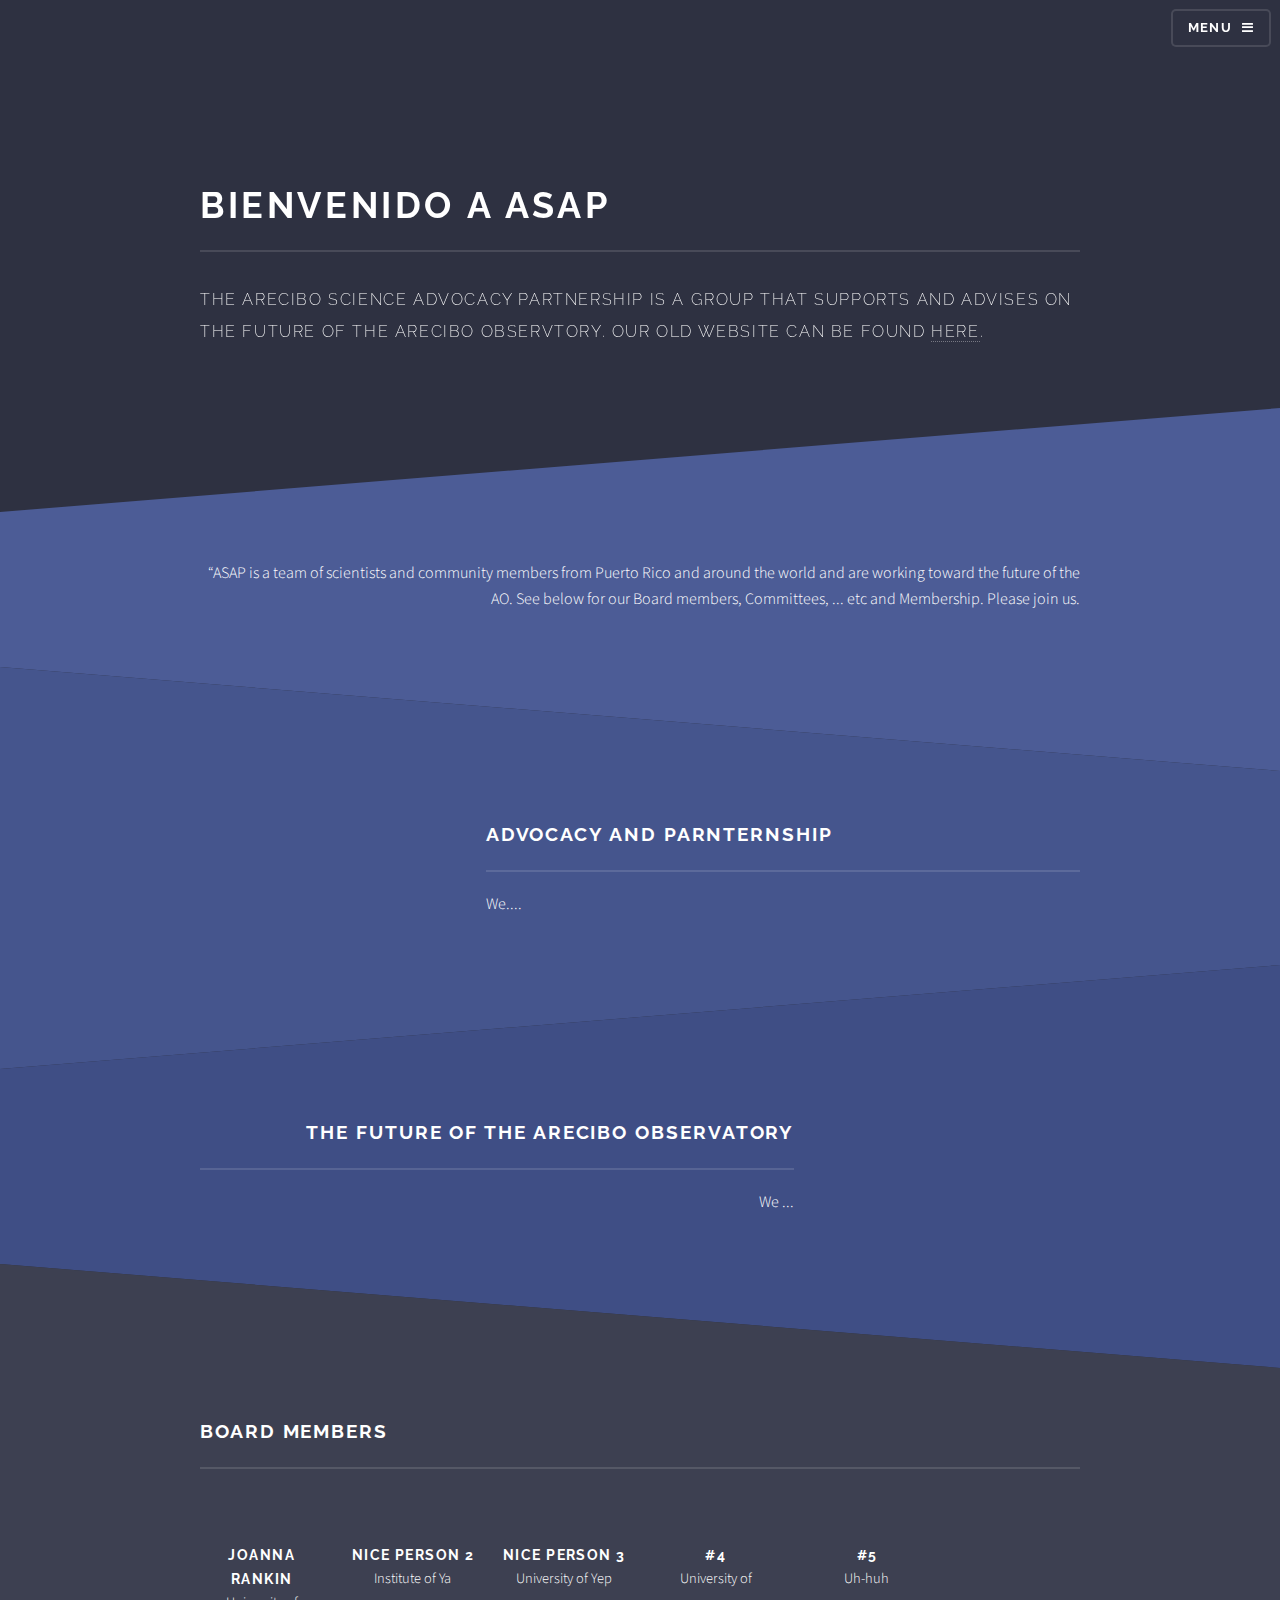
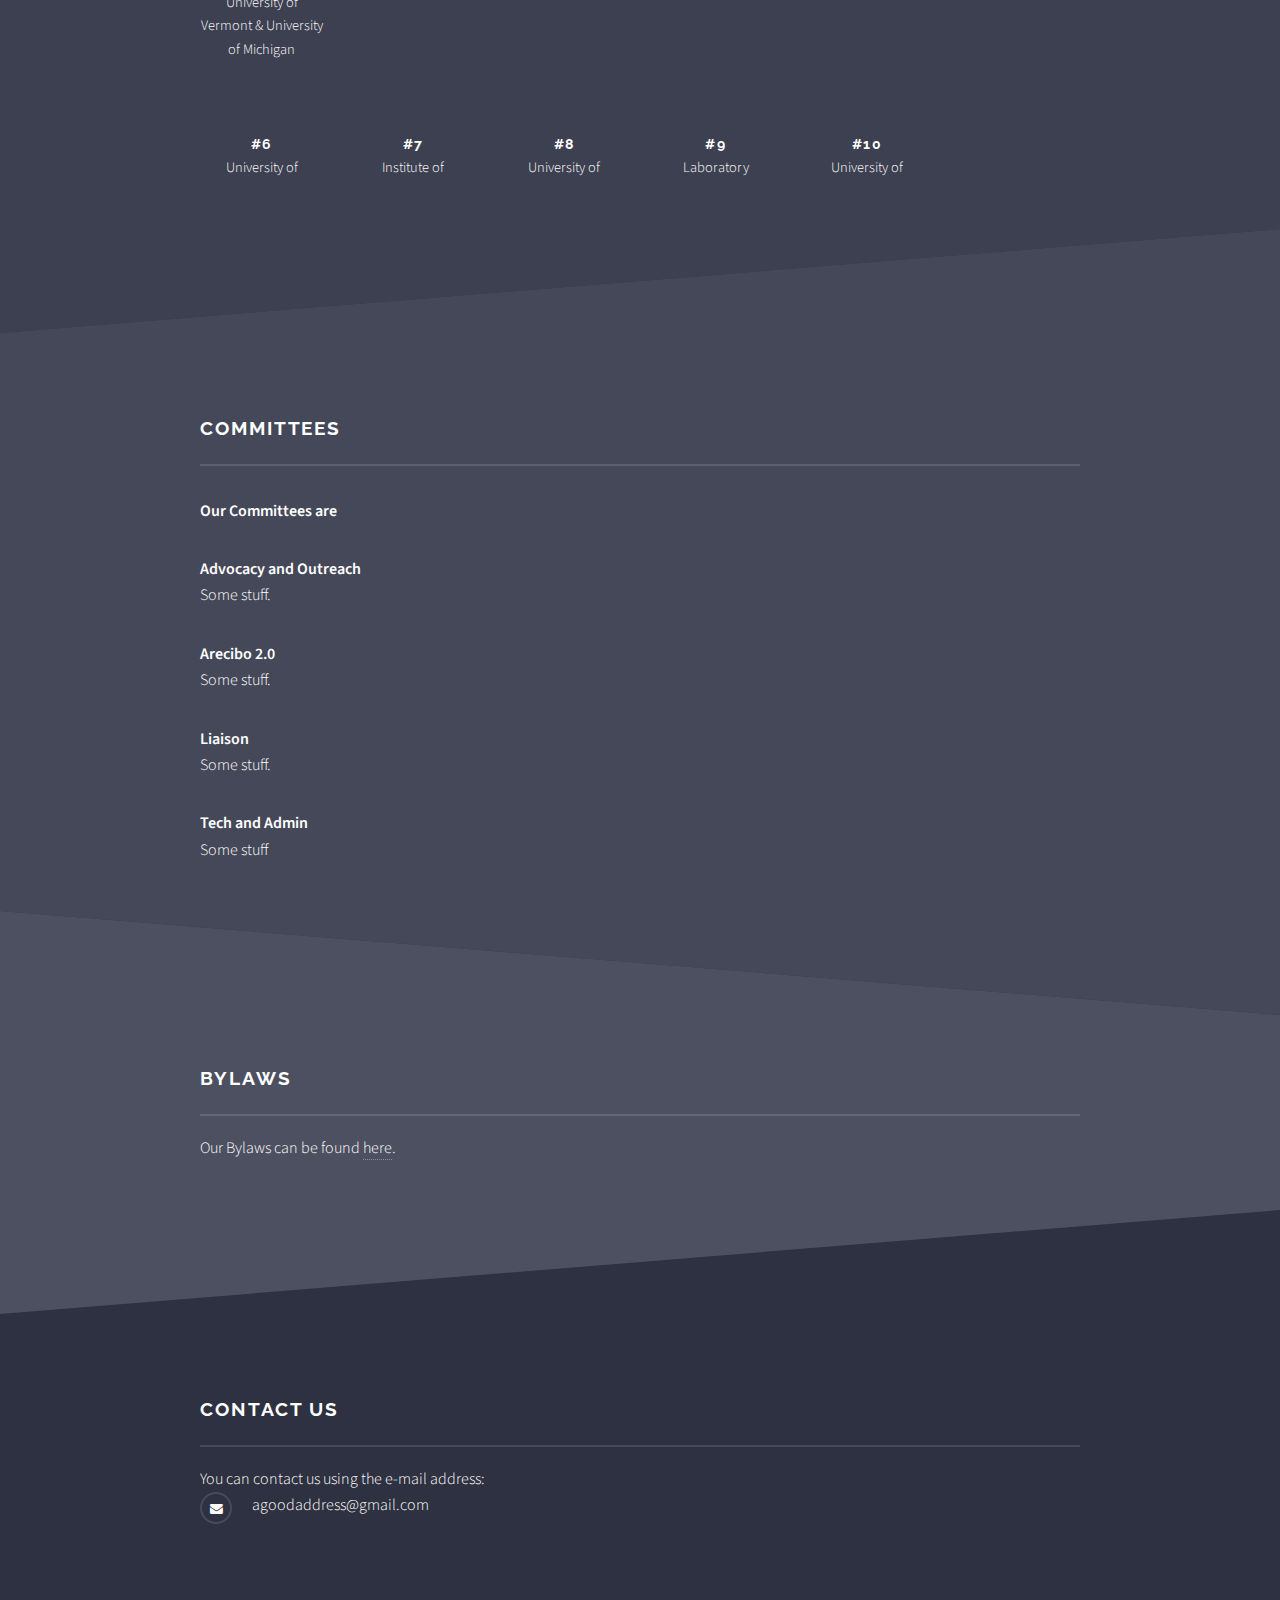
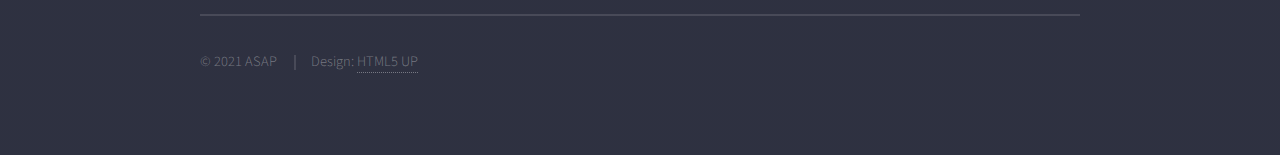
==== index.html @ 2b418417 "Add files via upload" ====
<!DOCTYPE HTML>
<!--
	Solid State by HTML5 UP
	html5up.net | @n33co
	Free for personal and commercial use under the CCA 3.0 license (html5up.net/license)
-->
<html>
	<head>
		<title>Bienvenido a ASAP</title>
		<meta charset="utf-8" />
		<meta name="viewport" content="width=device-width, initial-scale=1" />
		<!--[if lte IE 8]><script src="assets/js/ie/html5shiv.js"></script><![endif]-->
                <!--<link rel="shortcut icon" href="favicon.ico"> -->
		<link rel="stylesheet" href="assets/css/main.css" />
		<!--[if lte IE 9]><link rel="stylesheet" href="assets/css/ie9.css" /><![endif]-->
		<!--[if lte IE 8]><link rel="stylesheet" href="assets/css/ie8.css" /><![endif]-->
	</head>
	<body>

		<!-- Page Wrapper -->
			<div id="page-wrapper">

				<!-- Header -->
					<header id="header" class="alt">
						<h1><a href="index.html">Arecibo Science Advocacy Partnership</a></h1>
						<nav>
							<a href="#menu">Menu</a>
						</nav>
					</header>

				<!-- Menu -->
					<nav id="menu">
						<div class="inner">
							<h2>Menu</h2>
							<ul class="links">
								<li><a href="index.html">Home</a></li>
								<li><a href="#one">About</a></li>
                                                                <li><a href="#two">Board</a></li>
								<li><a href="#three">Committees</a></li>
                                                                <li><a href="#four"> </a></li>


								<li><a href="#five">ByLaws</a></li>
                                

								<li><a href="#footer">Contact</a></li>
                                
							</ul>
							<a href="#" class="close">Close</a>
						</div>
					</nav>

				<!-- Banner -->
					<section id="banner">
						<div class="inner">
							<!-- <div class="logo"><span class="icon fa-diamond"></span></div> -->
							<p>

                                                                        <span class="image"><img src="images/AreciboBig.jpeg" alt="" width="750pt" /></span>

							</p>
							<h2>Bienvenido a ASAP</h2>
                                                        </p>
				<p>
				</p>


								    <div>
<div>
<p> The Arecibo Science Advocacy Partnership is a group that supports and advises on the future of the Arecibo Observtory. Our old website can be found <a href="http://www.areciboscience.org/" target="_blank">here</a>.
</div>
						</div>
					</section>

				<!-- Wrapper -->
					<section id="wrapper">

                                                        <section id="one" class="wrapper spotlight style1">
                                                                <div class="inner">
                                                                        <div class="content">
<p>
  “ASAP is a team of scientists and community members from Puerto Rico and around the world and are working toward the future of the AO. See below for our Board members, Committees, ... etc and Membership. Please join us.

                                                                                                                                        <h2>
</p></h2>
                                                                        </div>
                                                                </div>
                                                        </section>

							<section  class="wrapper alt spotlight style2">
								<div class="inner">
									<span class="image"><img src="images/PRflag.jpeg" alt="" /></span>
									<div class="content">			
							<h2 class="major">Advocacy and Parnternship</h2>
								<p>
  We....

                                                                </p>
									</div>
								</div>
							</section>

							<section class="wrapper spotlight style3">
								<div class="inner">
									<span class="image"><img src="images/AOnight.png" alt="" /></span>
									<div class="content">
										<h2 class="major">The Future of the Arecibo Observatory </h2>
                                <p>

    We ...

				</p>

							<!-- <a href="#" class="special">Learn more</a> -->
									</div>
								</div>
							</section>

							<section class="wrapper alt style3">
								<div class="inner">

                                                                    <h2 id="two" class="major">Board Members</h2>
			<p>  </p>
                                                                    <div class="box alt">
                                                                        <div class="row uniform speakers organizers">
                                                                            <div class="2u 3u(medium) 4u(small)">
                                                                                <span class="image"><img src="images/AOnight.png" alt></span>
                                                                                <h3>Joanna Rankin</h3>
                                                                            	<p>University of Vermont &#38; University of Michigan</p>
										</div>
                                                                            <div class="2u 3u(medium) 4u(small)">
                                                                                <span class="image"><img src="images/PRflag.jpeg" alt></span>
                                                                                <h3>Nice Person 2</h3>
                                                                                <p>Institute of Ya</p>
                                                                                </div>
                                                                            <div class="2u 3u(medium) 4u(small)">
                                                                                <span class="image"><img src="images/Chiara.jpg" alt></span>
                                                                                <h3>Nice Person 3</h3>
                                                                                <p>University of Yep</p>
                                                                                </div>
                                                                            <div class="2u 3u(medium) 4u(small)">
                                                                                <span class="image"><img src="images/jane.jpg" alt></span>
                                                                                <h3>#4</h3>
                                                                                <p>University of </p>
                                                                                </div>
                                                                            <div class="2u 3u(medium) 4u(small)">
                                                                                <span class="image"><img src="images/JasonDexter.jpg" alt></span>
                                                                                <h3>#5</h3>
                                                                                <p>Uh-huh</p>
                                                                                </div>
									    </div>

                                                                        <div class="row uniform speakers organizers">
                                                                            <div class="2u 3u(medium) 4u(small)">
                                                                                <span class="image"><img src="images/sebastian.jpg" alt></span>
                                                                                <h3>#6</h3>
                                                                                <p>University of  </p>
                                                                                </div>
                                                                            <div class="2u 3u(medium) 4u(small)">
                                                                                <span class="image"><img src="images/.jpg" alt></span>
                                                                                <h3>#7</h3>
                                                                                <p>Institute of </p>
                                                                                </div>
                                                                            <div class="2u 3u(medium) 4u(small)">
                                                                                <span class="image"><img src="images/andrew.jpg" alt></span>
                                                                                <h3>#8</h3>
                                                                                <p>University of </p>
                                                                                </div>

                                                                            <div class="2u 3u(medium) 4u(small)">
                                                                                <span class="image"><img src="images/.jpg" alt></span>
                                                                                <h3>#9</h3>
                                                                                <p>Laboratory</p>
                                                                                </div>
                                                                            <div class="2u 3u(medium) 4u(small)">
                                                                                <span class="image"><img src="images/sera.jpg" alt></span>
                                                                                <h3>#10</h3>
                                                                                <p>University of </p>
                                                                                </div>
                                                                            </div>
                                                                        <div class="row uniform speakers organizers">
									   
 
 
                                                                            </div>



                                                                        </div>
                                                                    </div>
                                                                    
                               
							</section>
							<section id="three" class="wrapper style4">
						<div class="inner">
							<p><h2 class="major" id="FAQ">Committees</h2></p>
                                                
<p>
<b>Our Committees are</b>
</p>

<p>
<b>Advocacy and Outreach</b><br>
Some stuff.
</p>
<p>
<b>Arecibo 2.0</b><br>
Some stuff.
</p>
<p>
<b>Liaison</b><br>
Some stuff.
</p>
<p>
<b>Tech and Admin</b><br>
Some stuff
</p>
<p>



						</div>        </section>
 
                                                        <section id="five" class="wrapper alt style5">
                                                            <div class="inner">
                                                                <h2 class="major">Bylaws</h2>
                                                            <p> Our Bylaws can be found <a href="https://github.com/" target="_blank">here</a>.
</p>
<p>

</p>


								</div>
                                                            
                                                                    </div>
					
								    
									


                                                            </section>

</section>

				<!-- Footer -->
					<section id="footer">
					    <div class="inner">

                                                
                                                                    
							<h2 class="major">Contact Us</h2>
							<ul class="contact">
						You can contact us using the e-mail address: 
								<li class="fa-envelope">agoodaddress@gmail.com</li>
							</ul>
							<ul class="copyright">
								<li>&copy; 2021 ASAP</li>
							<li>Design: <a href="http://html5up.net">HTML5 UP</a></li>
                                                                
				
							</ul>
						</div>
					</section>

			</div>

		<!-- Scripts -->
			<script src="assets/js/skel.min.js"></script>
			<script src="assets/js/jquery.min.js"></script>
			<script src="assets/js/jquery.scrollex.min.js"></script>
			<script src="assets/js/util.js"></script>
			<!--[if lte IE 8]><script src="assets/js/ie/respond.min.js"></script><![endif]-->
			<script src="assets/js/main.js"></script>

	</body>
</html>
---- assets/css/main.css ----
@import url(font-awesome.min.css);
@import url("https://fonts.googleapis.com/css?family=Raleway:200,700|Source+Sans+Pro:300,600,300italic,600italic");

/*
	Solid State by HTML5 UP
	html5up.net | @n33co
	Free for personal and commercial use under the CCA 3.0 license (html5up.net/license)
*/

/* Reset */

	html, body, div, span, applet, object, iframe, h1, h2, h3, h4, h5, h6, p, blockquote, pre, a, abbr, acronym, address, big, cite, code, del, dfn, em, img, ins, kbd, q, s, samp, small, strike, strong, sub, sup, tt, var, b, u, i, center, dl, dt, dd, ol, ul, li, fieldset, form, label, legend, table, caption, tbody, tfoot, thead, tr, th, td, article, aside, canvas, details, embed, figure, figcaption, footer, header, hgroup, menu, nav, output, ruby, section, summary, time, mark, audio, video {
		margin: 0;
		padding: 0;
		border: 0;
		font-size: 100%;
		font: inherit;
		vertical-align: baseline;
	}

	article, aside, details, figcaption, figure, footer, header, hgroup, menu, nav, section {
		display: block;
	}

	body {
		line-height: 1;
	}

	ol, ul {
		list-style: none;
	}

	blockquote, q {
		quotes: none;
	}

	blockquote:before, blockquote:after, q:before, q:after {
		content: '';
		content: none;
	}

	table {
		border-collapse: collapse;
		border-spacing: 0;
	}

	body {
		-webkit-text-size-adjust: none;
	}

/* Box Model */

	*, *:before, *:after {
		-moz-box-sizing: border-box;
		-webkit-box-sizing: border-box;
		box-sizing: border-box;
	}

/* Grid */
	.center-div p
	{
	     position: relative;
	     top: 50%;
	     transform: perspective(1px) translateY(-50%);
	}

	.row {
		border-bottom: solid 1px transparent;
		-moz-box-sizing: border-box;
		-webkit-box-sizing: border-box;
		box-sizing: border-box;
	}

	.row > * {
		float: left;
		-moz-box-sizing: border-box;
		-webkit-box-sizing: border-box;
		box-sizing: border-box;
	}

	.row:after, .row:before {
		content: '';
		display: block;
		clear: both;
		height: 0;
	}

	.row.uniform > * > :first-child {
		margin-top: 0;
	}

	.row.uniform > * > :last-child {
		margin-bottom: 0;
	}

	.row.\30 \25 > * {
		padding: 0 0 0 0em;
	}

	.row.\30 \25 {
		margin: 0 0 -1px 0em;
	}

	.row.uniform.\30 \25 > * {
		padding: 0em 0 0 0em;
	}

	.row.uniform.\30 \25 {
		margin: 0em 0 -1px 0em;
	}

	.row > * {
		padding: 0 0 0 1.75em;
	}

	.row {
		margin: 0 0 -1px -1.75em;
	}

	.row.uniform > * {
		padding: 1.75em 0 0 1.75em;
	}

	.row.uniform {
		margin: -1.75em 0 -1px -1.75em;
	}

	.row.\32 00\25 > * {
		padding: 0 0 0 3.5em;
	}

	.row.\32 00\25 {
		margin: 0 0 -1px -3.5em;
	}

	.row.uniform.\32 00\25 > * {
		padding: 3.5em 0 0 3.5em;
	}

	.row.uniform.\32 00\25 {
		margin: -3.5em 0 -1px -3.5em;
	}

	.row.\31 50\25 > * {
		padding: 0 0 0 2.625em;
	}

	.row.\31 50\25 {
		margin: 0 0 -1px -2.625em;
	}

	.row.uniform.\31 50\25 > * {
		padding: 2.625em 0 0 2.625em;
	}

	.row.uniform.\31 50\25 {
		margin: -2.625em 0 -1px -2.625em;
	}

	.row.\35 0\25 > * {
		padding: 0 0 0 0.875em;
	}

	.row.\35 0\25 {
		margin: 0 0 -1px -0.875em;
	}

	.row.uniform.\35 0\25 > * {
		padding: 0.875em 0 0 0.875em;
	}

	.row.uniform.\35 0\25 {
		margin: -0.875em 0 -1px -0.875em;
	}

	.row.\32 5\25 > * {
		padding: 0 0 0 0.4375em;
	}

	.row.\32 5\25 {
		margin: 0 0 -1px -0.4375em;
	}

	.row.uniform.\32 5\25 > * {
		padding: 0.4375em 0 0 0.4375em;
	}

	.row.uniform.\32 5\25 {
		margin: -0.4375em 0 -1px -0.4375em;
	}

	.\31 2u, .\31 2u\24 {
		width: 100%;
		clear: none;
		margin-left: 0;
	}

	.\31 1u, .\31 1u\24 {
		width: 91.6666666667%;
		clear: none;
		margin-left: 0;
	}

	.\31 0u, .\31 0u\24 {
		width: 83.3333333333%;
		clear: none;
		margin-left: 0;
	}

	.\39 u, .\39 u\24 {
		width: 75%;
		clear: none;
		margin-left: 0;
	}

	.\38 u, .\38 u\24 {
		width: 66.6666666667%;
		clear: none;
		margin-left: 0;
	}

	.\37 u, .\37 u\24 {
		width: 58.3333333333%;
		clear: none;
		margin-left: 0;
	}

	.\36 u, .\36 u\24 {
		width: 50%;
		clear: none;
		margin-left: 0;
	}

	.\35 u, .\35 u\24 {
		width: 41.6666666667%;
		clear: none;
		margin-left: 0;
	}

	.\34 u, .\34 u\24 {
		width: 33.3333333333%;
		clear: none;
		margin-left: 0;
	}

	.\33 u, .\33 u\24 {
		width: 25%;
		clear: none;
		margin-left: 0;
	}

	.\32 u, .\32 u\24 {
		width: 16.6666666667%;
		clear: none;
		margin-left: 0;
	}

	.\31 u, .\31 u\24 {
		width: 8.3333333333%;
		clear: none;
		margin-left: 0;
	}

	.\31 2u\24 + *,
	.\31 1u\24 + *,
	.\31 0u\24 + *,
	.\39 u\24 + *,
	.\38 u\24 + *,
	.\37 u\24 + *,
	.\36 u\24 + *,
	.\35 u\24 + *,
	.\34 u\24 + *,
	.\33 u\24 + *,
	.\32 u\24 + *,
	.\31 u\24 + * {
		clear: left;
	}

	.\-11u {
		margin-left: 91.66667%;
	}

	.\-10u {
		margin-left: 83.33333%;
	}

	.\-9u {
		margin-left: 75%;
	}

	.\-8u {
		margin-left: 66.66667%;
	}

	.\-7u {
		margin-left: 58.33333%;
	}

	.\-6u {
		margin-left: 50%;
	}

	.\-5u {
		margin-left: 41.66667%;
	}

	.\-4u {
		margin-left: 33.33333%;
	}

	.\-3u {
		margin-left: 25%;
	}

	.\-2u {
		margin-left: 16.66667%;
	}

	.\-1u {
		margin-left: 8.33333%;
	}

	@media screen and (max-width: 1680px) {

		.row > * {
			padding: 0 0 0 1.75em;
		}

		.row {
			margin: 0 0 -1px -1.75em;
		}

		.row.uniform > * {
			padding: 1.75em 0 0 1.75em;
		}

		.row.uniform {
			margin: -1.75em 0 -1px -1.75em;
		}

		.row.\32 00\25 > * {
			padding: 0 0 0 3.5em;
		}

		.row.\32 00\25 {
			margin: 0 0 -1px -3.5em;
		}

		.row.uniform.\32 00\25 > * {
			padding: 3.5em 0 0 3.5em;
		}

		.row.uniform.\32 00\25 {
			margin: -3.5em 0 -1px -3.5em;
		}

		.row.\31 50\25 > * {
			padding: 0 0 0 2.625em;
		}

		.row.\31 50\25 {
			margin: 0 0 -1px -2.625em;
		}

		.row.uniform.\31 50\25 > * {
			padding: 2.625em 0 0 2.625em;
		}

		.row.uniform.\31 50\25 {
			margin: -2.625em 0 -1px -2.625em;
		}

		.row.\35 0\25 > * {
			padding: 0 0 0 0.875em;
		}

		.row.\35 0\25 {
			margin: 0 0 -1px -0.875em;
		}

		.row.uniform.\35 0\25 > * {
			padding: 0.875em 0 0 0.875em;
		}

		.row.uniform.\35 0\25 {
			margin: -0.875em 0 -1px -0.875em;
		}

		.row.\32 5\25 > * {
			padding: 0 0 0 0.4375em;
		}

		.row.\32 5\25 {
			margin: 0 0 -1px -0.4375em;
		}

		.row.uniform.\32 5\25 > * {
			padding: 0.4375em 0 0 0.4375em;
		}

		.row.uniform.\32 5\25 {
			margin: -0.4375em 0 -1px -0.4375em;
		}

		.\31 2u\28xlarge\29, .\31 2u\24\28xlarge\29 {
			width: 100%;
			clear: none;
			margin-left: 0;
		}

		.\31 1u\28xlarge\29, .\31 1u\24\28xlarge\29 {
			width: 91.6666666667%;
			clear: none;
			margin-left: 0;
		}

		.\31 0u\28xlarge\29, .\31 0u\24\28xlarge\29 {
			width: 83.3333333333%;
			clear: none;
			margin-left: 0;
		}

		.\39 u\28xlarge\29, .\39 u\24\28xlarge\29 {
			width: 75%;
			clear: none;
			margin-left: 0;
		}

		.\38 u\28xlarge\29, .\38 u\24\28xlarge\29 {
			width: 66.6666666667%;
			clear: none;
			margin-left: 0;
		}

		.\37 u\28xlarge\29, .\37 u\24\28xlarge\29 {
			width: 58.3333333333%;
			clear: none;
			margin-left: 0;
		}

		.\36 u\28xlarge\29, .\36 u\24\28xlarge\29 {
			width: 50%;
			clear: none;
			margin-left: 0;
		}

		.\35 u\28xlarge\29, .\35 u\24\28xlarge\29 {
			width: 41.6666666667%;
			clear: none;
			margin-left: 0;
		}

		.\34 u\28xlarge\29, .\34 u\24\28xlarge\29 {
			width: 33.3333333333%;
			clear: none;
			margin-left: 0;
		}

		.\33 u\28xlarge\29, .\33 u\24\28xlarge\29 {
			width: 25%;
			clear: none;
			margin-left: 0;
		}

		.\32 u\28xlarge\29, .\32 u\24\28xlarge\29 {
			width: 16.6666666667%;
			clear: none;
			margin-left: 0;
		}

		.\31 u\28xlarge\29, .\31 u\24\28xlarge\29 {
			width: 8.3333333333%;
			clear: none;
			margin-left: 0;
		}

		.\31 2u\24\28xlarge\29 + *,
		.\31 1u\24\28xlarge\29 + *,
		.\31 0u\24\28xlarge\29 + *,
		.\39 u\24\28xlarge\29 + *,
		.\38 u\24\28xlarge\29 + *,
		.\37 u\24\28xlarge\29 + *,
		.\36 u\24\28xlarge\29 + *,
		.\35 u\24\28xlarge\29 + *,
		.\34 u\24\28xlarge\29 + *,
		.\33 u\24\28xlarge\29 + *,
		.\32 u\24\28xlarge\29 + *,
		.\31 u\24\28xlarge\29 + * {
			clear: left;
		}

		.\-11u\28xlarge\29 {
			margin-left: 91.66667%;
		}

		.\-10u\28xlarge\29 {
			margin-left: 83.33333%;
		}

		.\-9u\28xlarge\29 {
			margin-left: 75%;
		}

		.\-8u\28xlarge\29 {
			margin-left: 66.66667%;
		}

		.\-7u\28xlarge\29 {
			margin-left: 58.33333%;
		}

		.\-6u\28xlarge\29 {
			margin-left: 50%;
		}

		.\-5u\28xlarge\29 {
			margin-left: 41.66667%;
		}

		.\-4u\28xlarge\29 {
			margin-left: 33.33333%;
		}

		.\-3u\28xlarge\29 {
			margin-left: 25%;
		}

		.\-2u\28xlarge\29 {
			margin-left: 16.66667%;
		}

		.\-1u\28xlarge\29 {
			margin-left: 8.33333%;
		}

	}

	@media screen and (max-width: 1280px) {

		.row > * {
			padding: 0 0 0 1.75em;
		}

		.row {
			margin: 0 0 -1px -1.75em;
		}

		.row.uniform > * {
			padding: 1.75em 0 0 1.75em;
		}

		.row.uniform {
			margin: -1.75em 0 -1px -1.75em;
		}

		.row.\32 00\25 > * {
			padding: 0 0 0 3.5em;
		}

		.row.\32 00\25 {
			margin: 0 0 -1px -3.5em;
		}

		.row.uniform.\32 00\25 > * {
			padding: 3.5em 0 0 3.5em;
		}

		.row.uniform.\32 00\25 {
			margin: -3.5em 0 -1px -3.5em;
		}

		.row.\31 50\25 > * {
			padding: 0 0 0 2.625em;
		}

		.row.\31 50\25 {
			margin: 0 0 -1px -2.625em;
		}

		.row.uniform.\31 50\25 > * {
			padding: 2.625em 0 0 2.625em;
		}

		.row.uniform.\31 50\25 {
			margin: -2.625em 0 -1px -2.625em;
		}

		.row.\35 0\25 > * {
			padding: 0 0 0 0.875em;
		}

		.row.\35 0\25 {
			margin: 0 0 -1px -0.875em;
		}

		.row.uniform.\35 0\25 > * {
			padding: 0.875em 0 0 0.875em;
		}

		.row.uniform.\35 0\25 {
			margin: -0.875em 0 -1px -0.875em;
		}

		.row.\32 5\25 > * {
			padding: 0 0 0 0.4375em;
		}

		.row.\32 5\25 {
			margin: 0 0 -1px -0.4375em;
		}

		.row.uniform.\32 5\25 > * {
			padding: 0.4375em 0 0 0.4375em;
		}

		.row.uniform.\32 5\25 {
			margin: -0.4375em 0 -1px -0.4375em;
		}

		.\31 2u\28large\29, .\31 2u\24\28large\29 {
			width: 100%;
			clear: none;
			margin-left: 0;
		}

		.\31 1u\28large\29, .\31 1u\24\28large\29 {
			width: 91.6666666667%;
			clear: none;
			margin-left: 0;
		}

		.\31 0u\28large\29, .\31 0u\24\28large\29 {
			width: 83.3333333333%;
			clear: none;
			margin-left: 0;
		}

		.\39 u\28large\29, .\39 u\24\28large\29 {
			width: 75%;
			clear: none;
			margin-left: 0;
		}

		.\38 u\28large\29, .\38 u\24\28large\29 {
			width: 66.6666666667%;
			clear: none;
			margin-left: 0;
		}

		.\37 u\28large\29, .\37 u\24\28large\29 {
			width: 58.3333333333%;
			clear: none;
			margin-left: 0;
		}

		.\36 u\28large\29, .\36 u\24\28large\29 {
			width: 50%;
			clear: none;
			margin-left: 0;
		}

		.\35 u\28large\29, .\35 u\24\28large\29 {
			width: 41.6666666667%;
			clear: none;
			margin-left: 0;
		}

		.\34 u\28large\29, .\34 u\24\28large\29 {
			width: 33.3333333333%;
			clear: none;
			margin-left: 0;
		}

		.\33 u\28large\29, .\33 u\24\28large\29 {
			width: 25%;
			clear: none;
			margin-left: 0;
		}

		.\32 u\28large\29, .\32 u\24\28large\29 {
			width: 16.6666666667%;
			clear: none;
			margin-left: 0;
		}

		.\31 u\28large\29, .\31 u\24\28large\29 {
			width: 8.3333333333%;
			clear: none;
			margin-left: 0;
		}

		.\31 2u\24\28large\29 + *,
		.\31 1u\24\28large\29 + *,
		.\31 0u\24\28large\29 + *,
		.\39 u\24\28large\29 + *,
		.\38 u\24\28large\29 + *,
		.\37 u\24\28large\29 + *,
		.\36 u\24\28large\29 + *,
		.\35 u\24\28large\29 + *,
		.\34 u\24\28large\29 + *,
		.\33 u\24\28large\29 + *,
		.\32 u\24\28large\29 + *,
		.\31 u\24\28large\29 + * {
			clear: left;
		}

		.\-11u\28large\29 {
			margin-left: 91.66667%;
		}

		.\-10u\28large\29 {
			margin-left: 83.33333%;
		}

		.\-9u\28large\29 {
			margin-left: 75%;
		}

		.\-8u\28large\29 {
			margin-left: 66.66667%;
		}

		.\-7u\28large\29 {
			margin-left: 58.33333%;
		}

		.\-6u\28large\29 {
			margin-left: 50%;
		}

		.\-5u\28large\29 {
			margin-left: 41.66667%;
		}

		.\-4u\28large\29 {
			margin-left: 33.33333%;
		}

		.\-3u\28large\29 {
			margin-left: 25%;
		}

		.\-2u\28large\29 {
			margin-left: 16.66667%;
		}

		.\-1u\28large\29 {
			margin-left: 8.33333%;
		}

	}

	@media screen and (max-width: 980px) {

		.row > * {
			padding: 0 0 0 1.75em;
		}

		.row {
			margin: 0 0 -1px -1.75em;
		}

		.row.uniform > * {
			padding: 1.75em 0 0 1.75em;
		}

		.row.uniform {
			margin: -1.75em 0 -1px -1.75em;
		}

		.row.\32 00\25 > * {
			padding: 0 0 0 3.5em;
		}

		.row.\32 00\25 {
			margin: 0 0 -1px -3.5em;
		}

		.row.uniform.\32 00\25 > * {
			padding: 3.5em 0 0 3.5em;
		}

		.row.uniform.\32 00\25 {
			margin: -3.5em 0 -1px -3.5em;
		}

		.row.\31 50\25 > * {
			padding: 0 0 0 2.625em;
		}

		.row.\31 50\25 {
			margin: 0 0 -1px -2.625em;
		}

		.row.uniform.\31 50\25 > * {
			padding: 2.625em 0 0 2.625em;
		}

		.row.uniform.\31 50\25 {
			margin: -2.625em 0 -1px -2.625em;
		}

		.row.\35 0\25 > * {
			padding: 0 0 0 0.875em;
		}

		.row.\35 0\25 {
			margin: 0 0 -1px -0.875em;
		}

		.row.uniform.\35 0\25 > * {
			padding: 0.875em 0 0 0.875em;
		}

		.row.uniform.\35 0\25 {
			margin: -0.875em 0 -1px -0.875em;
		}

		.row.\32 5\25 > * {
			padding: 0 0 0 0.4375em;
		}

		.row.\32 5\25 {
			margin: 0 0 -1px -0.4375em;
		}

		.row.uniform.\32 5\25 > * {
			padding: 0.4375em 0 0 0.4375em;
		}

		.row.uniform.\32 5\25 {
			margin: -0.4375em 0 -1px -0.4375em;
		}

		.\31 2u\28medium\29, .\31 2u\24\28medium\29 {
			width: 100%;
			clear: none;
			margin-left: 0;
		}

		.\31 1u\28medium\29, .\31 1u\24\28medium\29 {
			width: 91.6666666667%;
			clear: none;
			margin-left: 0;
		}

		.\31 0u\28medium\29, .\31 0u\24\28medium\29 {
			width: 83.3333333333%;
			clear: none;
			margin-left: 0;
		}

		.\39 u\28medium\29, .\39 u\24\28medium\29 {
			width: 75%;
			clear: none;
			margin-left: 0;
		}

		.\38 u\28medium\29, .\38 u\24\28medium\29 {
			width: 66.6666666667%;
			clear: none;
			margin-left: 0;
		}

		.\37 u\28medium\29, .\37 u\24\28medium\29 {
			width: 58.3333333333%;
			clear: none;
			margin-left: 0;
		}

		.\36 u\28medium\29, .\36 u\24\28medium\29 {
			width: 50%;
			clear: none;
			margin-left: 0;
		}

		.\35 u\28medium\29, .\35 u\24\28medium\29 {
			width: 41.6666666667%;
			clear: none;
			margin-left: 0;
		}

		.\34 u\28medium\29, .\34 u\24\28medium\29 {
			width: 33.3333333333%;
			clear: none;
			margin-left: 0;
		}

		.\33 u\28medium\29, .\33 u\24\28medium\29 {
			width: 25%;
			clear: none;
			margin-left: 0;
		}

		.\32 u\28medium\29, .\32 u\24\28medium\29 {
			width: 16.6666666667%;
			clear: none;
			margin-left: 0;
		}

		.\31 u\28medium\29, .\31 u\24\28medium\29 {
			width: 8.3333333333%;
			clear: none;
			margin-left: 0;
		}

		.\31 2u\24\28medium\29 + *,
		.\31 1u\24\28medium\29 + *,
		.\31 0u\24\28medium\29 + *,
		.\39 u\24\28medium\29 + *,
		.\38 u\24\28medium\29 + *,
		.\37 u\24\28medium\29 + *,
		.\36 u\24\28medium\29 + *,
		.\35 u\24\28medium\29 + *,
		.\34 u\24\28medium\29 + *,
		.\33 u\24\28medium\29 + *,
		.\32 u\24\28medium\29 + *,
		.\31 u\24\28medium\29 + * {
			clear: left;
		}

		.\-11u\28medium\29 {
			margin-left: 91.66667%;
		}

		.\-10u\28medium\29 {
			margin-left: 83.33333%;
		}

		.\-9u\28medium\29 {
			margin-left: 75%;
		}

		.\-8u\28medium\29 {
			margin-left: 66.66667%;
		}

		.\-7u\28medium\29 {
			margin-left: 58.33333%;
		}

		.\-6u\28medium\29 {
			margin-left: 50%;
		}

		.\-5u\28medium\29 {
			margin-left: 41.66667%;
		}

		.\-4u\28medium\29 {
			margin-left: 33.33333%;
		}

		.\-3u\28medium\29 {
			margin-left: 25%;
		}

		.\-2u\28medium\29 {
			margin-left: 16.66667%;
		}

		.\-1u\28medium\29 {
			margin-left: 8.33333%;
		}

	}

	@media screen and (max-width: 736px) {

		.row > * {
			padding: 0 0 0 1.25em;
		}

		.row {
			margin: 0 0 -1px -1.25em;
		}

		.row.uniform > * {
			padding: 1.25em 0 0 1.25em;
		}

		.row.uniform {
			margin: -1.25em 0 -1px -1.25em;
		}

		.row.\32 00\25 > * {
			padding: 0 0 0 2.5em;
		}

		.row.\32 00\25 {
			margin: 0 0 -1px -2.5em;
		}

		.row.uniform.\32 00\25 > * {
			padding: 2.5em 0 0 2.5em;
		}

		.row.uniform.\32 00\25 {
			margin: -2.5em 0 -1px -2.5em;
		}

		.row.\31 50\25 > * {
			padding: 0 0 0 1.875em;
		}

		.row.\31 50\25 {
			margin: 0 0 -1px -1.875em;
		}

		.row.uniform.\31 50\25 > * {
			padding: 1.875em 0 0 1.875em;
		}

		.row.uniform.\31 50\25 {
			margin: -1.875em 0 -1px -1.875em;
		}

		.row.\35 0\25 > * {
			padding: 0 0 0 0.625em;
		}

		.row.\35 0\25 {
			margin: 0 0 -1px -0.625em;
		}

		.row.uniform.\35 0\25 > * {
			padding: 0.625em 0 0 0.625em;
		}

		.row.uniform.\35 0\25 {
			margin: -0.625em 0 -1px -0.625em;
		}

		.row.\32 5\25 > * {
			padding: 0 0 0 0.3125em;
		}

		.row.\32 5\25 {
			margin: 0 0 -1px -0.3125em;
		}

		.row.uniform.\32 5\25 > * {
			padding: 0.3125em 0 0 0.3125em;
		}

		.row.uniform.\32 5\25 {
			margin: -0.3125em 0 -1px -0.3125em;
		}

		.\31 2u\28small\29, .\31 2u\24\28small\29 {
			width: 100%;
			clear: none;
			margin-left: 0;
		}

		.\31 1u\28small\29, .\31 1u\24\28small\29 {
			width: 91.6666666667%;
			clear: none;
			margin-left: 0;
		}

		.\31 0u\28small\29, .\31 0u\24\28small\29 {
			width: 83.3333333333%;
			clear: none;
			margin-left: 0;
		}

		.\39 u\28small\29, .\39 u\24\28small\29 {
			width: 75%;
			clear: none;
			margin-left: 0;
		}

		.\38 u\28small\29, .\38 u\24\28small\29 {
			width: 66.6666666667%;
			clear: none;
			margin-left: 0;
		}

		.\37 u\28small\29, .\37 u\24\28small\29 {
			width: 58.3333333333%;
			clear: none;
			margin-left: 0;
		}

		.\36 u\28small\29, .\36 u\24\28small\29 {
			width: 50%;
			clear: none;
			margin-left: 0;
		}

		.\35 u\28small\29, .\35 u\24\28small\29 {
			width: 41.6666666667%;
			clear: none;
			margin-left: 0;
		}

		.\34 u\28small\29, .\34 u\24\28small\29 {
			width: 33.3333333333%;
			clear: none;
			margin-left: 0;
		}

		.\33 u\28small\29, .\33 u\24\28small\29 {
			width: 25%;
			clear: none;
			margin-left: 0;
		}

		.\32 u\28small\29, .\32 u\24\28small\29 {
			width: 16.6666666667%;
			clear: none;
			margin-left: 0;
		}

		.\31 u\28small\29, .\31 u\24\28small\29 {
			width: 8.3333333333%;
			clear: none;
			margin-left: 0;
		}

		.\31 2u\24\28small\29 + *,
		.\31 1u\24\28small\29 + *,
		.\31 0u\24\28small\29 + *,
		.\39 u\24\28small\29 + *,
		.\38 u\24\28small\29 + *,
		.\37 u\24\28small\29 + *,
		.\36 u\24\28small\29 + *,
		.\35 u\24\28small\29 + *,
		.\34 u\24\28small\29 + *,
		.\33 u\24\28small\29 + *,
		.\32 u\24\28small\29 + *,
		.\31 u\24\28small\29 + * {
			clear: left;
		}

		.\-11u\28small\29 {
			margin-left: 91.66667%;
		}

		.\-10u\28small\29 {
			margin-left: 83.33333%;
		}

		.\-9u\28small\29 {
			margin-left: 75%;
		}

		.\-8u\28small\29 {
			margin-left: 66.66667%;
		}

		.\-7u\28small\29 {
			margin-left: 58.33333%;
		}

		.\-6u\28small\29 {
			margin-left: 50%;
		}

		.\-5u\28small\29 {
			margin-left: 41.66667%;
		}

		.\-4u\28small\29 {
			margin-left: 33.33333%;
		}

		.\-3u\28small\29 {
			margin-left: 25%;
		}

		.\-2u\28small\29 {
			margin-left: 16.66667%;
		}

		.\-1u\28small\29 {
			margin-left: 8.33333%;
		}

	}

	@media screen and (max-width: 640px) {

		.row > * {
			padding: 0 0 0 1.25em;
		}

		.row {
			margin: 0 0 -1px -1.25em;
		}

		.row.uniform > * {
			padding: 1.25em 0 0 1.25em;
		}

		.row.uniform {
			margin: -1.25em 0 -1px -1.25em;
		}

		.row.\32 00\25 > * {
			padding: 0 0 0 2.5em;
		}

		.row.\32 00\25 {
			margin: 0 0 -1px -2.5em;
		}

		.row.uniform.\32 00\25 > * {
			padding: 2.5em 0 0 2.5em;
		}

		.row.uniform.\32 00\25 {
			margin: -2.5em 0 -1px -2.5em;
		}

		.row.\31 50\25 > * {
			padding: 0 0 0 1.875em;
		}

		.row.\31 50\25 {
			margin: 0 0 -1px -1.875em;
		}

		.row.uniform.\31 50\25 > * {
			padding: 1.875em 0 0 1.875em;
		}

		.row.uniform.\31 50\25 {
			margin: -1.875em 0 -1px -1.875em;
		}

		.row.\35 0\25 > * {
			padding: 0 0 0 0.625em;
		}

		.row.\35 0\25 {
			margin: 0 0 -1px -0.625em;
		}

		.row.uniform.\35 0\25 > * {
			padding: 0.625em 0 0 0.625em;
		}

		.row.uniform.\35 0\25 {
			margin: -0.625em 0 -1px -0.625em;
		}

		.row.\32 5\25 > * {
			padding: 0 0 0 0.3125em;
		}

		.row.\32 5\25 {
			margin: 0 0 -1px -0.3125em;
		}

		.row.uniform.\32 5\25 > * {
			padding: 0.3125em 0 0 0.3125em;
		}

		.row.uniform.\32 5\25 {
			margin: -0.3125em 0 -1px -0.3125em;
		}

		.\31 2u\28xsmall\29, .\31 2u\24\28xsmall\29 {
			width: 100%;
			clear: none;
			margin-left: 0;
		}

		.\31 1u\28xsmall\29, .\31 1u\24\28xsmall\29 {
			width: 91.6666666667%;
			clear: none;
			margin-left: 0;
		}

		.\31 0u\28xsmall\29, .\31 0u\24\28xsmall\29 {
			width: 83.3333333333%;
			clear: none;
			margin-left: 0;
		}

		.\39 u\28xsmall\29, .\39 u\24\28xsmall\29 {
			width: 75%;
			clear: none;
			margin-left: 0;
		}

		.\38 u\28xsmall\29, .\38 u\24\28xsmall\29 {
			width: 66.6666666667%;
			clear: none;
			margin-left: 0;
		}

		.\37 u\28xsmall\29, .\37 u\24\28xsmall\29 {
			width: 58.3333333333%;
			clear: none;
			margin-left: 0;
		}

		.\36 u\28xsmall\29, .\36 u\24\28xsmall\29 {
			width: 50%;
			clear: none;
			margin-left: 0;
		}

		.\35 u\28xsmall\29, .\35 u\24\28xsmall\29 {
			width: 41.6666666667%;
			clear: none;
			margin-left: 0;
		}

		.\34 u\28xsmall\29, .\34 u\24\28xsmall\29 {
			width: 33.3333333333%;
			clear: none;
			margin-left: 0;
		}

		.\33 u\28xsmall\29, .\33 u\24\28xsmall\29 {
			width: 25%;
			clear: none;
			margin-left: 0;
		}

		.\32 u\28xsmall\29, .\32 u\24\28xsmall\29 {
			width: 16.6666666667%;
			clear: none;
			margin-left: 0;
		}

		.\31 u\28xsmall\29, .\31 u\24\28xsmall\29 {
			width: 8.3333333333%;
			clear: none;
			margin-left: 0;
		}

		.\31 2u\24\28xsmall\29 + *,
		.\31 1u\24\28xsmall\29 + *,
		.\31 0u\24\28xsmall\29 + *,
		.\39 u\24\28xsmall\29 + *,
		.\38 u\24\28xsmall\29 + *,
		.\37 u\24\28xsmall\29 + *,
		.\36 u\24\28xsmall\29 + *,
		.\35 u\24\28xsmall\29 + *,
		.\34 u\24\28xsmall\29 + *,
		.\33 u\24\28xsmall\29 + *,
		.\32 u\24\28xsmall\29 + *,
		.\31 u\24\28xsmall\29 + * {
			clear: left;
		}

		.\-11u\28xsmall\29 {
			margin-left: 91.66667%;
		}

		.\-10u\28xsmall\29 {
			margin-left: 83.33333%;
		}

		.\-9u\28xsmall\29 {
			margin-left: 75%;
		}

		.\-8u\28xsmall\29 {
			margin-left: 66.66667%;
		}

		.\-7u\28xsmall\29 {
			margin-left: 58.33333%;
		}

		.\-6u\28xsmall\29 {
			margin-left: 50%;
		}

		.\-5u\28xsmall\29 {
			margin-left: 41.66667%;
		}

		.\-4u\28xsmall\29 {
			margin-left: 33.33333%;
		}

		.\-3u\28xsmall\29 {
			margin-left: 25%;
		}

		.\-2u\28xsmall\29 {
			margin-left: 16.66667%;
		}

		.\-1u\28xsmall\29 {
			margin-left: 8.33333%;
		}

	}

	@media screen and (max-width: 360px) {

		.row > * {
			padding: 0 0 0 1.25em;
		}

		.row {
			margin: 0 0 -1px -1.25em;
		}

		.row.uniform > * {
			padding: 1.25em 0 0 1.25em;
		}

		.row.uniform {
			margin: -1.25em 0 -1px -1.25em;
		}

		.row.\32 00\25 > * {
			padding: 0 0 0 2.5em;
		}

		.row.\32 00\25 {
			margin: 0 0 -1px -2.5em;
		}

		.row.uniform.\32 00\25 > * {
			padding: 2.5em 0 0 2.5em;
		}

		.row.uniform.\32 00\25 {
			margin: -2.5em 0 -1px -2.5em;
		}

		.row.\31 50\25 > * {
			padding: 0 0 0 1.875em;
		}

		.row.\31 50\25 {
			margin: 0 0 -1px -1.875em;
		}

		.row.uniform.\31 50\25 > * {
			padding: 1.875em 0 0 1.875em;
		}

		.row.uniform.\31 50\25 {
			margin: -1.875em 0 -1px -1.875em;
		}

		.row.\35 0\25 > * {
			padding: 0 0 0 0.625em;
		}

		.row.\35 0\25 {
			margin: 0 0 -1px -0.625em;
		}

		.row.uniform.\35 0\25 > * {
			padding: 0.625em 0 0 0.625em;
		}

		.row.uniform.\35 0\25 {
			margin: -0.625em 0 -1px -0.625em;
		}

		.row.\32 5\25 > * {
			padding: 0 0 0 0.3125em;
		}

		.row.\32 5\25 {
			margin: 0 0 -1px -0.3125em;
		}

		.row.uniform.\32 5\25 > * {
			padding: 0.3125em 0 0 0.3125em;
		}

		.row.uniform.\32 5\25 {
			margin: -0.3125em 0 -1px -0.3125em;
		}

		.\31 2u\28xxsmall\29, .\31 2u\24\28xxsmall\29 {
			width: 100%;
			clear: none;
			margin-left: 0;
		}

		.\31 1u\28xxsmall\29, .\31 1u\24\28xxsmall\29 {
			width: 91.6666666667%;
			clear: none;
			margin-left: 0;
		}

		.\31 0u\28xxsmall\29, .\31 0u\24\28xxsmall\29 {
			width: 83.3333333333%;
			clear: none;
			margin-left: 0;
		}

		.\39 u\28xxsmall\29, .\39 u\24\28xxsmall\29 {
			width: 75%;
			clear: none;
			margin-left: 0;
		}

		.\38 u\28xxsmall\29, .\38 u\24\28xxsmall\29 {
			width: 66.6666666667%;
			clear: none;
			margin-left: 0;
		}

		.\37 u\28xxsmall\29, .\37 u\24\28xxsmall\29 {
			width: 58.3333333333%;
			clear: none;
			margin-left: 0;
		}

		.\36 u\28xxsmall\29, .\36 u\24\28xxsmall\29 {
			width: 50%;
			clear: none;
			margin-left: 0;
		}

		.\35 u\28xxsmall\29, .\35 u\24\28xxsmall\29 {
			width: 41.6666666667%;
			clear: none;
			margin-left: 0;
		}

		.\34 u\28xxsmall\29, .\34 u\24\28xxsmall\29 {
			width: 33.3333333333%;
			clear: none;
			margin-left: 0;
		}

		.\33 u\28xxsmall\29, .\33 u\24\28xxsmall\29 {
			width: 25%;
			clear: none;
			margin-left: 0;
		}

		.\32 u\28xxsmall\29, .\32 u\24\28xxsmall\29 {
			width: 16.6666666667%;
			clear: none;
			margin-left: 0;
		}

		.\31 u\28xxsmall\29, .\31 u\24\28xxsmall\29 {
			width: 8.3333333333%;
			clear: none;
			margin-left: 0;
		}

		.\31 2u\24\28xxsmall\29 + *,
		.\31 1u\24\28xxsmall\29 + *,
		.\31 0u\24\28xxsmall\29 + *,
		.\39 u\24\28xxsmall\29 + *,
		.\38 u\24\28xxsmall\29 + *,
		.\37 u\24\28xxsmall\29 + *,
		.\36 u\24\28xxsmall\29 + *,
		.\35 u\24\28xxsmall\29 + *,
		.\34 u\24\28xxsmall\29 + *,
		.\33 u\24\28xxsmall\29 + *,
		.\32 u\24\28xxsmall\29 + *,
		.\31 u\24\28xxsmall\29 + * {
			clear: left;
		}

		.\-11u\28xxsmall\29 {
			margin-left: 91.66667%;
		}

		.\-10u\28xxsmall\29 {
			margin-left: 83.33333%;
		}

		.\-9u\28xxsmall\29 {
			margin-left: 75%;
		}

		.\-8u\28xxsmall\29 {
			margin-left: 66.66667%;
		}

		.\-7u\28xxsmall\29 {
			margin-left: 58.33333%;
		}

		.\-6u\28xxsmall\29 {
			margin-left: 50%;
		}

		.\-5u\28xxsmall\29 {
			margin-left: 41.66667%;
		}

		.\-4u\28xxsmall\29 {
			margin-left: 33.33333%;
		}

		.\-3u\28xxsmall\29 {
			margin-left: 25%;
		}

		.\-2u\28xxsmall\29 {
			margin-left: 16.66667%;
		}

		.\-1u\28xxsmall\29 {
			margin-left: 8.33333%;
		}

	}

/* Basic */

	@-ms-viewport {
		width: device-width;
	}

	body {
		-ms-overflow-style: scrollbar;
	}

	@media screen and (max-width: 640px) {

		html, body {
			min-width: 320px;
		}

	}

	body {
		background-color: #2e3141;
		background-image: linear-gradient(to top, rgba(46, 49, 65, 0.7), rgba(46, 49, 65, 0.7)), url("../../images/bkg.jpg");
		background-size: auto, cover;
		background-attachment: fixed, fixed;
		background-position: center, center;
	}

		body.is-loading *, body.is-loading *:before, body.is-loading *:after {
			-moz-animation: none !important;
			-webkit-animation: none !important;
			-ms-animation: none !important;
			animation: none !important;
			-moz-transition: none !important;
			-webkit-transition: none !important;
			-ms-transition: none !important;
			transition: none !important;
		}

/* Type */

	body, input, select, textarea {
		color: #ffffff;
		font-family: "Source Sans Pro", Helvetica, sans-serif;
		font-size: 16.5pt;
		font-weight: 300;
		line-height: 1.65;
	}

		@media screen and (max-width: 1680px) {

			body, input, select, textarea {
				font-size: 13pt;
			}

		}

		@media screen and (max-width: 1280px) {

			body, input, select, textarea {
				font-size: 12pt;
			}

		}

		@media screen and (max-width: 980px) {

			body, input, select, textarea {
				font-size: 12pt;
			}

		}

		@media screen and (max-width: 736px) {

			body, input, select, textarea {
				font-size: 12pt;
			}

		}

		@media screen and (max-width: 640px) {

			body, input, select, textarea {
				font-size: 12pt;
			}

		}

	a {
		-moz-transition: color 0.2s ease-in-out, border-bottom-color 0.2s ease-in-out;
		-webkit-transition: color 0.2s ease-in-out, border-bottom-color 0.2s ease-in-out;
		-ms-transition: color 0.2s ease-in-out, border-bottom-color 0.2s ease-in-out;
		transition: color 0.2s ease-in-out, border-bottom-color 0.2s ease-in-out;
		border-bottom: dotted 1px rgba(255, 255, 255, 0.35);
		color: #ffffff;
		text-decoration: none;
	}

		a:hover {
			border-bottom-style: solid;
			color: #ffffff !important;
		}

		a.special:not(.button) {
			text-decoration: none;
			border-bottom: 0;
			display: block;
			font-family: Raleway, Helvetica, sans-serif;
			font-size: 0.8em;
			font-weight: 700;
			letter-spacing: 0.1em;
			margin: 0 0 2em 0;
			text-transform: uppercase;
		}

			a.special:not(.button):before {
				-moz-osx-font-smoothing: grayscale;
				-webkit-font-smoothing: antialiased;
				font-family: FontAwesome;
				font-style: normal;
				font-weight: normal;
				text-transform: none !important;
			}

			a.special:not(.button):before {
				-moz-transition: background-color 0.2s ease-in-out;
				-webkit-transition: background-color 0.2s ease-in-out;
				-ms-transition: background-color 0.2s ease-in-out;
				transition: background-color 0.2s ease-in-out;
				border-radius: 100%;
				border: solid 2px rgba(255, 255, 255, 0.125);
				content: '\f105';
				display: inline-block;
				font-size: 1.25em;
				height: 2em;
				line-height: 1.65em;
				margin-right: 0.85em;
				text-align: center;
				text-indent: 0.15em;
				vertical-align: middle;
				width: 2em;
			}

			a.special:not(.button):hover:before {
				background-color: rgba(255, 255, 255, 0.025);
			}

			a.special:not(.button):active:before {
				background-color: rgba(255, 255, 255, 0.075);
			}

	strong, b {
		color: #ffffff;
		font-weight: 600;
	}

	em, i {
		font-style: italic;
	}

	p {
		margin: 0 0 2em 0;
	}

	h1, h2, h3, h4, h5, h6 {
		color: #ffffff;
		font-family: Raleway, Helvetica, sans-serif;
		font-weight: 700;
		letter-spacing: 0.1em;
		margin: 0 0 1em 0;
		text-transform: uppercase;
	}

		h1 a, h2 a, h3 a, h4 a, h5 a, h6 a {
			color: inherit;
			text-decoration: none;
		}

		h1 span, h2 span, h3 span, h4 span, h5 span, h6 span {
			font-weight: 200;
		}

		h1.major, h2.major, h3.major, h4.major, h5.major, h6.major {
			padding-bottom: 1em;
			border-bottom: solid 2px rgba(255, 255, 255, 0.125);
		}

	h2 {
		font-size: 1.2em;
	}

	h3 {
		font-size: 0.9em;
	}

	h4 {
		font-size: 0.7em;
	}

	h5 {
		font-size: 0.7em;
	}

	h6 {
		font-size: 0.7em;
	}

	@media screen and (max-width: 736px) {

		h2 {
			font-size: 1em;
		}

		h3 {
			font-size: 0.8em;
		}

	}

	sub {
		font-size: 0.8em;
		position: relative;
		top: 0.5em;
	}

	sup {
		font-size: 0.8em;
		position: relative;
		top: -0.5em;
	}

	blockquote {
		border-left: solid 4px rgba(255, 255, 255, 0.125);
		font-style: italic;
		margin: 0 0 2em 0;
		padding: 0.5em 0 0.5em 2em;
	}

	code {
		background: rgba(255, 255, 255, 0.025);
		border-radius: 5px;
		border: solid 2px rgba(255, 255, 255, 0.125);
		font-family: "Courier New", monospace;
		font-size: 0.9em;
		margin: 0 0.25em;
		padding: 0.25em 0.65em;
	}

	pre {
		-webkit-overflow-scrolling: touch;
		font-family: "Courier New", monospace;
		font-size: 0.9em;
		margin: 0 0 2em 0;
	}

		pre code {
			display: block;
			line-height: 1.75em;
			padding: 1em 1.5em;
			overflow-x: auto;
		}

	hr {
		border: 0;
		border-bottom: solid 2px rgba(255, 255, 255, 0.125);
		margin: 2.5em 0;
	}

		hr.major {
			margin: 4em 0;
		}

	.align-left {
		text-align: left;
	}

	.align-center {
		text-align: center;
	}

	.align-right {
		text-align: right;
	}

/* Section/Article */

	section.special, article.special {
		text-align: center;
	}

/* Form */

	form {
		margin: 0 0 2em 0;
	}

		form .field {
			margin: 0 0 2em 0;
		}

			form .field label {
				margin-top: -1.5em;
			}

			form .field:first-child label {
				margin-top: 0;
			}

		form > :last-child {
			margin-bottom: 0;
		}

	label {
		color: #ffffff;
		display: block;
		font-family: Raleway, Helvetica, sans-serif;
		font-size: 0.8em;
		font-weight: 700;
		letter-spacing: 0.1em;
		margin: 0 0 0.7em 0;
		text-transform: uppercase;
	}

	input[type="text"],
	input[type="password"],
	input[type="email"],
	input[type="tel"],
	select,
	textarea {
		-moz-appearance: none;
		-webkit-appearance: none;
		-ms-appearance: none;
		appearance: none;
		background: rgba(255, 255, 255, 0.025);
		border-radius: 5px;
		border: none;
		border: solid 2px rgba(255, 255, 255, 0.125);
		color: inherit;
		display: block;
		outline: 0;
		padding: 0 1em;
		text-decoration: none;
		width: 100%;
	}

		input[type="text"]:invalid,
		input[type="password"]:invalid,
		input[type="email"]:invalid,
		input[type="tel"]:invalid,
		select:invalid,
		textarea:invalid {
			box-shadow: none;
		}

		input[type="text"]:focus,
		input[type="password"]:focus,
		input[type="email"]:focus,
		input[type="tel"]:focus,
		select:focus,
		textarea:focus {
			border-color: #5b6ba6;
		}

	.select-wrapper {
		text-decoration: none;
		display: block;
		position: relative;
	}

		.select-wrapper:before {
			-moz-osx-font-smoothing: grayscale;
			-webkit-font-smoothing: antialiased;
			font-family: FontAwesome;
			font-style: normal;
			font-weight: normal;
			text-transform: none !important;
		}

		.select-wrapper:before {
			color: rgba(255, 255, 255, 0.125);
			content: '\f078';
			display: block;
			height: 2.75em;
			line-height: 2.75em;
			pointer-events: none;
			position: absolute;
			right: 0;
			text-align: center;
			top: 0;
			width: 2.75em;
		}

		.select-wrapper select::-ms-expand {
			display: none;
		}

	select option {
		color: #ffffff;
		background: #2e3141;
	}

	input[type="text"],
	input[type="password"],
	input[type="email"],
	select {
		height: 2.75em;
	}

	textarea {
		padding: 0.75em 1em;
	}

	input[type="checkbox"],
	input[type="radio"] {
		-moz-appearance: none;
		-webkit-appearance: none;
		-ms-appearance: none;
		appearance: none;
		display: block;
		float: left;
		margin-right: -2em;
		opacity: 0;
		width: 1em;
		z-index: -1;
	}

		input[type="checkbox"] + label,
		input[type="radio"] + label {
			text-decoration: none;
			color: #ffffff;
			cursor: pointer;
			display: inline-block;
			font-size: 1em;
			font-family: "Source Sans Pro", Helvetica, sans-serif;
			text-transform: none;
			letter-spacing: 0;
			font-weight: 300;
			padding-left: 2.4em;
			padding-right: 0.75em;
			position: relative;
		}

			input[type="checkbox"] + label:before,
			input[type="radio"] + label:before {
				-moz-osx-font-smoothing: grayscale;
				-webkit-font-smoothing: antialiased;
				font-family: FontAwesome;
				font-style: normal;
				font-weight: normal;
				text-transform: none !important;
			}

			input[type="checkbox"] + label:before,
			input[type="radio"] + label:before {
				background: rgba(255, 255, 255, 0.025);
				border-radius: 5px;
				border: solid 2px rgba(255, 255, 255, 0.125);
				content: '';
				display: inline-block;
				height: 1.65em;
				left: 0;
				line-height: 1.58125em;
				position: absolute;
				text-align: center;
				top: 0;
				width: 1.65em;
			}

		input[type="checkbox"]:checked + label:before,
		input[type="radio"]:checked + label:before {
			background: #ffffff;
			border-color: #ffffff;
			content: '\f00c';
			color: #2e3141;
		}

		input[type="checkbox"]:focus + label:before,
		input[type="radio"]:focus + label:before {
			border-color: #4c5c96;
		}

	input[type="checkbox"] + label:before {
		border-radius: 5px;
	}

	input[type="radio"] + label:before {
		border-radius: 100%;
	}

	::-webkit-input-placeholder {
		color: rgba(255, 255, 255, 0.35) !important;
		opacity: 1.0;
	}

	:-moz-placeholder {
		color: rgba(255, 255, 255, 0.35) !important;
		opacity: 1.0;
	}

	::-moz-placeholder {
		color: rgba(255, 255, 255, 0.35) !important;
		opacity: 1.0;
	}

	:-ms-input-placeholder {
		color: rgba(255, 255, 255, 0.35) !important;
		opacity: 1.0;
	}

	.polyfill-placeholder {
		color: rgba(255, 255, 255, 0.35) !important;
		opacity: 1.0;
	}

/* Box */

	.box {
		border-radius: 5px;
		border: solid 2px rgba(255, 255, 255, 0.125);
		margin-bottom: 2em;
		padding: 1.5em;
	}

		.box > :last-child,
		.box > :last-child > :last-child,
		.box > :last-child > :last-child > :last-child {
			margin-bottom: 0;
		}

		.box.alt {
			border: 0;
			border-radius: 0;
			padding: 0;
		}

/* Icon */

	.icon {
		text-decoration: none;
		border-bottom: none;
		position: relative;
	}

		.icon:before {
			-moz-osx-font-smoothing: grayscale;
			-webkit-font-smoothing: antialiased;
			font-family: FontAwesome;
			font-style: normal;
			font-weight: normal;
			text-transform: none !important;
		}

		.icon > .label {
			display: none;
		}

/* Image */

	.image {
		border-radius: 5px;
		border: 0;
		display: inline-block;
		position: relative;
	}

		.image img {
			border-radius: 5px;
			display: block;
		}

		.image.left, .image.right {
			max-width: 40%;
		}

			.image.left img, .image.right img {
				width: 4em;
                                border-radius: 100%;
			}

		.image.left {
			float: left;
			padding: 0 1.5em 1em 0;
			top: 0.25em;
		}

		.image.right {
			float: right;
			padding: 0 0 1em 1.5em;
			top: 0.25em;
		}

		.image.fit {
			display: block;
			margin: 0 0 2em 0;
			width: 100%;
		}

			.image.fit img {
				width: 100%;
			}

		.image.main {
			display: block;
			margin: 0 0 3em 0;
			width: 100%;
		}

			.image.main img {
				width: 100%;
			}

/* List */

	ol {
		list-style: decimal;
		margin: 0 0 2em 0;
		padding-left: 1.25em;
	}

		ol li {
			padding-left: 0.25em;
		}

	ul {
		list-style: disc;
		margin: 0 0 2em 0;
		padding-left: 1em;
	}

		ul li {
			padding-left: 0.5em;
		}

		ul.alt {
			list-style: none;
			padding-left: 0;
		}

			ul.alt li {
				border-top: solid 1px rgba(255, 255, 255, 0.125);
				padding: 0.5em 0;
			}

				ul.alt li:first-child {
					border-top: 0;
					padding-top: 0;
				}

		ul.icons {
			cursor: default;
			list-style: none;
			padding-left: 0;
		}

			ul.icons li {
				display: inline-block;
				padding: 0 1em 0 0;
			}

				ul.icons li:last-child {
					padding-right: 0;
				}

				ul.icons li .icon:before {
					font-size: 1.25em;
				}

		ul.actions {
			cursor: default;
			list-style: none;
			padding-left: 0;
		}

			ul.actions li {
				display: inline-block;
				padding: 0 1em 0 0;
				vertical-align: middle;
			}

				ul.actions li:last-child {
					padding-right: 0;
				}

			ul.actions.small li {
				padding: 0 0.5em 0 0;
			}

			ul.actions.vertical li {
				display: block;
				padding: 1em 0 0 0;
			}

				ul.actions.vertical li:first-child {
					padding-top: 0;
				}

				ul.actions.vertical li > * {
					margin-bottom: 0;
				}

			ul.actions.vertical.small li {
				padding: 0.5em 0 0 0;
			}

				ul.actions.vertical.small li:first-child {
					padding-top: 0;
				}

			ul.actions.fit {
				display: table;
				margin-left: -1em;
				padding: 0;
				table-layout: fixed;
				width: calc(100% + 1em);
			}

				ul.actions.fit li {
					display: table-cell;
					padding: 0 0 0 1em;
				}

					ul.actions.fit li > * {
						margin-bottom: 0;
					}

				ul.actions.fit.small {
					margin-left: -0.5em;
					width: calc(100% + 0.5em);
				}

					ul.actions.fit.small li {
						padding: 0 0 0 0.5em;
					}

			@media screen and (max-width: 640px) {

				ul.actions {
					margin: 0 0 2em 0;
				}

					ul.actions li {
						padding: 1em 0 0 0;
						display: block;
						text-align: center;
						width: 100%;
					}

						ul.actions li:first-child {
							padding-top: 0;
						}

						ul.actions li > * {
							width: 100%;
							margin: 0 !important;
						}

					ul.actions.small li {
						padding: 0.5em 0 0 0;
					}

						ul.actions.small li:first-child {
							padding-top: 0;
						}

			}

		ul.contact {
			list-style: none;
			padding: 0;
		}

			ul.contact li {
				text-decoration: none;
				margin: 2.5em 0 0 0;
				padding: 0 0 0 3.25em;
				position: relative;
			}

				ul.contact li:before {
					-moz-osx-font-smoothing: grayscale;
					-webkit-font-smoothing: antialiased;
					font-family: FontAwesome;
					font-style: normal;
					font-weight: normal;
					text-transform: none !important;
				}

				ul.contact li:before {
					border-radius: 100%;
					border: solid 2px rgba(255, 255, 255, 0.125);
					display: inline-block;
					font-size: 0.8em;
					height: 2.5em;
					left: 0;
					line-height: 2.35em;
					position: absolute;
					text-align: center;
					top: 0;
					width: 2.5em;
				}

				ul.contact li:first-child {
					margin-top: 0;
				}

			@media screen and (max-width: 736px) {

				ul.contact li {
					margin: 1.5em 0 0 0;
				}

			}

	dl {
		margin: 0 0 2em 0;
	}

		dl dt {
			display: block;
			font-weight: 600;
			margin: 0 0 1em 0;
		}

		dl dd {
			margin-left: 2em;
		}

/* Table */

	.table-wrapper {
		-webkit-overflow-scrolling: touch;
		overflow-x: auto;
	}

	table {
		margin: 0 0 2em 0;
		width: 100%;
	}

		table tbody tr {
			border: solid 1px rgba(109, 79, 120, 0.8); /*rgba(255, 255, 255, 0.125);*/
			border-left: 0;
			border-right: 0;
		}

			table tbody tr:nth-child(2n + 1) {
				background-color: rgba(201, 194, 220, 0.5);
			}

		table td {
			padding: 0.75em 0.75em;
		}

		table th {
			color: #ffffff;
			font-size: 0.9em;
			font-weight: 600;
			padding: 0 0.75em 0.75em 0.75em;
			text-align: left;
		}

		table thead {
			border-bottom: solid 2px rgba(109, 79, 120, 0.8);
		}

		table tfoot {
			border-top: solid 2px rgba(109, 79, 120, 0.8);
		}

		table.alt {
			border-collapse: separate;
		}

			table.alt tbody tr td {
				border: solid 1px rgba(109, 79, 120, 0.8);
				border-left-width: 0;
				border-top-width: 0;
			}

				table.alt tbody tr td:first-child {
					border-left-width: 1px;
				}

			table.alt tbody tr:first-child td {
				border-top-width: 1px;
			}

			table.alt thead {
				border-bottom: 0;
			}

			table.alt tfoot {
				border-top: 0;
			}

/* Button */

	input[type="submit"],
	input[type="reset"],
	input[type="button"],
	button,
	.button {
		-moz-appearance: none;
		-webkit-appearance: none;
		-ms-appearance: none;
		appearance: none;
		-moz-transition: background-color 0.2s ease-in-out;
		-webkit-transition: background-color 0.2s ease-in-out;
		-ms-transition: background-color 0.2s ease-in-out;
		transition: background-color 0.2s ease-in-out;
		background-color: transparent;
		border-radius: 5px;
		border: 0;
		box-shadow: inset 0 0 0 2px rgba(255, 255, 255, 0.125);
		color: #ffffff !important;
		cursor: pointer;
		display: inline-block;
		font-family: Raleway, Helvetica, sans-serif;
		font-size: 0.8em;
		font-weight: 700;
		height: 3.75em;
		letter-spacing: 0.1em;
		line-height: 3.75em;
		padding: 0 2.25em;
		text-align: center;
		text-decoration: none;
		text-transform: uppercase;
		white-space: nowrap;
	}

		input[type="submit"]:hover,
		input[type="reset"]:hover,
		input[type="button"]:hover,
		button:hover,
		.button:hover {
			background-color: rgba(255, 255, 255, 0.025);
		}

		input[type="submit"]:active,
		input[type="reset"]:active,
		input[type="button"]:active,
		button:active,
		.button:active {
			background-color: rgba(255, 255, 255, 0.075);
		}

		input[type="submit"].icon:before,
		input[type="reset"].icon:before,
		input[type="button"].icon:before,
		button.icon:before,
		.button.icon:before {
			margin-right: 0.5em;
			color: rgba(255, 255, 255, 0.35);
		}
                input[type="submit"].primary,
                input[type="reset"].primary,
                input[type="button"].primary,
                button.primary,
                .button.primary {
                        background-color: #4c5c96;
                        box-shadow: none;
                }

                        input[type="submit"].primary:hover,
                        input[type="reset"].primary:hover,
                        input[type="button"].primary:hover,
                        button.primary:hover,
                        .button.primary:hover {
                                background-color: #53639e;
                        }

                        input[type="submit"].primary:active,
                        input[type="reset"].primary:active,
                        input[type="button"].primary:active,
                        button.primary:active,
                        .button.primary:active {
                                background-color: #45558d;
                        }

                        input[type="submit"].primary.icon:before,
                        input[type="reset"].primary.icon:before,
                        input[type="button"].primary.icon:before,
                        button.primary.icon:before,
                        .button.primary.icon:before {
                                color: #7985b0;
                        }

		input[type="submit"].special,
		input[type="reset"].special,
		input[type="button"].special,
		button.special,
		.button.special {
			background-color: #4c5c96;
			box-shadow: none;
		}

			input[type="submit"].special:hover,
			input[type="reset"].special:hover,
			input[type="button"].special:hover,
			button.special:hover,
			.button.special:hover {
				background-color: #53639e;
			}

			input[type="submit"].special:active,
			input[type="reset"].special:active,
			input[type="button"].special:active,
			button.special:active,
			.button.special:active {
				background-color: #45558d;
			}

			input[type="submit"].special.icon:before,
			input[type="reset"].special.icon:before,
			input[type="button"].special.icon:before,
			button.special.icon:before,
			.button.special.icon:before {
				color: #7884b0;
			}

		input[type="submit"].fit,
		input[type="reset"].fit,
		input[type="button"].fit,
		button.fit,
		.button.fit {
			display: block;
			margin: 0 0 1em 0;
			width: 100%;
		}

		input[type="submit"].small,
		input[type="reset"].small,
		input[type="button"].small,
		button.small,
		.button.small {
			font-size: 0.6em;
		}

		input[type="submit"].big,
		input[type="reset"].big,
		input[type="button"].big,
		button.big,
		.button.big {
			font-size: 1em;
		}

		input[type="submit"].disabled, input[type="submit"]:disabled,
		input[type="reset"].disabled,
		input[type="reset"]:disabled,
		input[type="button"].disabled,
		input[type="button"]:disabled,
		button.disabled,
		button:disabled,
		.button.disabled,
		.button:disabled {
			opacity: 0.25;
		}

		@media screen and (max-width: 640px) {

			input[type="submit"],
			input[type="reset"],
			input[type="button"],
			button,
			.button {
				padding: 0;
			}

		}

/* Features */

	.features {
		display: -moz-flex;
		display: -webkit-flex;
		display: -ms-flex;
		display: flex;
		-moz-flex-wrap: wrap;
		-webkit-flex-wrap: wrap;
		-ms-flex-wrap: wrap;
		flex-wrap: wrap;
		margin: 0 0 2em 0;
	}

		.features article {
			padding: 1.75em 1.75em 0.1em 1.75em ;
			background-color: #353849;
			border-radius: 5px;
			margin: 1.5em 3em 1.5em 0;
			width: calc(50% - 1.5em);
		}

			.features article:nth-child(2n) {
				margin-right: 0;
			}

			.features article .image {
				border-radius: 5px 5px 0 0;
				display: block;
				margin-bottom: 1.75em;
				margin-left: -1.75em;
				margin-top: -1.75em;
				position: relative;
				width: calc(100% + 3.5em);
			}

				.features article .image img {
					border-radius: 5px 5px 0 0;
					width: 100%;
				}

		@media screen and (max-width: 980px) {

			.features article {
				margin: 1em 2em 1em 0;
				width: calc(50% - 1em);
			}

		}

		@media screen and (max-width: 736px) {

			.features article {
				padding: 1.5em 1.5em 0.1em 1.5em ;
				margin: 0.875em 1.75em 0.875em 0;
				width: calc(50% - 0.875em - 1px);
			}

				.features article .image {
					margin-bottom: 1.5em;
					margin-left: -1.5em;
					margin-top: -1.5em;
					width: calc(100% + 3em);
				}

		}

		@media screen and (max-width: 640px) {

			.features {
				display: block;
			}

				.features article {
					width: 100%;
					margin: 0 0 2em 0 !important;
				}

		}

/* Header */

	#header {
		-moz-transition: background-color 0.2s ease-in-out;
		-webkit-transition: background-color 0.2s ease-in-out;
		-ms-transition: background-color 0.2s ease-in-out;
		transition: background-color 0.2s ease-in-out;
		background-color: rgba(53, 56, 73, 0.95);
		height: 3.5em;
		left: 0;
		line-height: 3.5em;
		padding: 0 1.25em;
		position: fixed;
		top: 0;
		width: 100%;
		z-index: 10000;
	}

		#header h1 {
			-moz-transition: opacity 0.2s ease-in-out, visibility 0.2s;
			-webkit-transition: opacity 0.2s ease-in-out, visibility 0.2s;
			-ms-transition: opacity 0.2s ease-in-out, visibility 0.2s;
			transition: opacity 0.2s ease-in-out, visibility 0.2s;
			border-bottom: 0;
			font-size: 0.8em;
			margin-bottom: 0;
			opacity: 1;
			visibility: visible;
		}

			#header h1 a {
				border: 0;
			}

		#header nav {
			font-family: Raleway, Helvetica, sans-serif;
			font-size: 0.8em;
			font-weight: 700;
			height: 3em;
			letter-spacing: 0.1em;
			line-height: 3em;
			position: absolute;
			right: 0.7em;
			text-transform: uppercase;
			top: 0.7em;
		}

			#header nav a {
				border: 0;
				display: inline-block;
				padding: 0 1em;
			}

				#header nav a:before {
					float: right;
					margin-left: 0.75em;
				}

				#header nav a[href="#menu"] {
					text-decoration: none;
					-moz-transition: background-color 0.2s ease-in-out;
					-webkit-transition: background-color 0.2s ease-in-out;
					-ms-transition: background-color 0.2s ease-in-out;
					transition: background-color 0.2s ease-in-out;
					border-radius: 5px;
					box-shadow: inset 0 0 0 2px rgba(255, 255, 255, 0.125);
					padding: 0 1.35em;
				}

					#header nav a[href="#menu"]:before {
						-moz-osx-font-smoothing: grayscale;
						-webkit-font-smoothing: antialiased;
						font-family: FontAwesome;
						font-style: normal;
						font-weight: normal;
						text-transform: none !important;
					}

					#header nav a[href="#menu"]:before {
						content: '\f0c9';
					}

					#header nav a[href="#menu"]:hover {
						background-color: rgba(255, 255, 255, 0.025);
					}

					#header nav a[href="#menu"]:active {
						background-color: rgba(255, 255, 255, 0.075);
					}

		#header.alt {
			background-color: transparent;
		}

			#header.alt h1 {
				opacity: 0;
				visibility: hidden;
			}

		@media screen and (max-width: 736px) {

			#header {
				height: 2.75em;
				line-height: 2.75em;
			}

				#header nav {
					top: 0;
					right: 0;
					height: inherit;
					line-height: inherit;
				}

					#header nav a {
						height: inherit;
						line-height: inherit;
					}

						#header nav a[href="#menu"] {
							box-shadow: none;
							padding: 0 1em;
							border-radius: 0;
						}

							#header nav a[href="#menu"]:hover, #header nav a[href="#menu"]:active {
								background-color: inherit;
							}

		}

		@media screen and (max-width: 640px) {

			#header nav a[href="#menu"] {
				width: 4em;
				white-space: nowrap;
				text-indent: 4em;
				position: relative;
			}

				#header nav a[href="#menu"]:before {
					width: inherit;
					position: absolute;
					top: 0;
					left: 0;
					text-indent: 0;
					text-align: right;
					margin-left: 0;
					padding-right: 1.25em;
				}

		}

/* Menu */

	#page-wrapper {
		-moz-transition: -moz-filter 0.25s ease;
		-webkit-transition: -webkit-filter 0.25s ease;
		-ms-transition: -ms-filter 0.25s ease;
		transition: filter 0.25s ease;
	}

	#menu {
		-moz-align-items: center;
		-webkit-align-items: center;
		-ms-align-items: center;
		align-items: center;
		display: -moz-flex;
		display: -webkit-flex;
		display: -ms-flex;
		display: flex;
		-moz-justify-content: center;
		-webkit-justify-content: center;
		-ms-justify-content: center;
		justify-content: center;
		-moz-pointer-events: none;
		-webkit-pointer-events: none;
		-ms-pointer-events: none;
		pointer-events: none;
		-moz-transition: opacity 0.35s ease, visibility 0.35s;
		-webkit-transition: opacity 0.35s ease, visibility 0.35s;
		-ms-transition: opacity 0.35s ease, visibility 0.35s;
		transition: opacity 0.35s ease, visibility 0.35s;
		-moz-user-select: none;
		-webkit-user-select: none;
		-ms-user-select: none;
		user-select: none;
		-webkit-tap-highlight-color: transparent;
		background: rgba(46, 49, 65, 0.8);
		cursor: default;
		height: 100%;
		left: 0;
		opacity: 0;
		position: fixed;
		text-align: center;
		top: 0;
		visibility: hidden;
		width: 100%;
	}

		#menu .inner {
			padding: 2.5em 1.5em 0.5em 1.5em ;
			-moz-transform: translateY(0.5em);
			-webkit-transform: translateY(0.5em);
			-ms-transform: translateY(0.5em);
			transform: translateY(0.5em);
			-moz-transition: opacity 0.35s ease, -moz-transform 0.35s ease;
			-webkit-transition: opacity 0.35s ease, -webkit-transform 0.35s ease;
			-ms-transition: opacity 0.35s ease, -ms-transform 0.35s ease;
			transition: opacity 0.35s ease, transform 0.35s ease;
			-webkit-overflow-scrolling: touch;
			background: #4c5c96;
			border-radius: 5px;
			display: block;
			max-width: 100%;
			opacity: 0;
			position: relative;
			width: 18em;
		}

		#menu h2 {
			border-bottom: solid 2px rgba(255, 255, 255, 0.125);
			padding-bottom: 1em;
		}

		#menu .close {
			background-image: url("images/close.svg");
			background-position: 75% 25%;
			background-repeat: no-repeat;
			background-size: 2em 2em;
			border: 0;
			content: '';
			display: block;
			height: 4em;
			overflow: hidden;
			position: absolute;
			right: 0;
			text-align: center;
			text-indent: 4em;
			top: 0;
			width: 4em;
		}

		#menu .links {
			list-style: none;
			margin-bottom: 1.5em;
			padding: 0;
		}

			#menu .links li {
				padding: 0;
			}

				#menu .links li a {
					border-radius: 5px;
					border: 0;
					display: block;
					font-family: Raleway, Helvetica, sans-serif;
					font-size: 0.8em;
					font-weight: 200;
					letter-spacing: 0.1em;
					line-height: 1.85em;
					padding: 0.75em 0;
					text-transform: uppercase;
				}

					#menu .links li a:hover {
						background: #45558d;
					}

		@media screen and (max-width: 736px) {

			#menu .inner {
				max-height: 100%;
				overflow-y: auto;
				overflow-x: hidden;
			}

				#menu .inner .close {
					background-size: 1.5em 1.5em;
				}

		}

	body.is-menu-visible #page-wrapper {
		-moz-filter: blur(1.5px);
		-webkit-filter: blur(1.5px);
		-ms-filter: blur(1.5px);
		filter: blur(1.5px);
	}

	body.is-menu-visible #menu {
		-moz-pointer-events: auto;
		-webkit-pointer-events: auto;
		-ms-pointer-events: auto;
		pointer-events: auto;
		opacity: 1;
		visibility: visible;
	}

		body.is-menu-visible #menu .inner {
			-moz-transform: translateY(0);
			-webkit-transform: translateY(0);
			-ms-transform: translateY(0);
			transform: translateY(0);
			opacity: 1;
		}

/* Banner */

	#banner {
		padding: 9em 0 11em 0 ;
	}

		#banner .inner {
			margin: 0 auto;
			width: 55em;
		}

		#banner .logo {
			-moz-transition: opacity 2s ease, -moz-transform 1s ease;
			-webkit-transition: opacity 2s ease, -webkit-transform 1s ease;
			-ms-transition: opacity 2s ease, -ms-transform 1s ease;
			transition: opacity 2s ease, transform 1s ease;
			-moz-transform: translateY(0);
			-webkit-transform: translateY(0);
			-ms-transform: translateY(0);
			transform: translateY(0);
			opacity: 1;
			margin: 0 0 1.3em 0;
		}

			#banner .logo .icon {
				border-radius: 100%;
				border: solid 2px rgba(255, 255, 255, 0.125);
				cursor: default;
				display: inline-block;
				font-size: 2em;
				height: 2.25em;
				line-height: 2.25em;
				text-align: center;
				width: 2.25em;
			}

		#banner h2 {
			-moz-transition: opacity 0.5s ease, -moz-transform 0.5s ease, -moz-filter 0.25s ease;
			-webkit-transition: opacity 0.5s ease, -webkit-transform 0.5s ease, -webkit-filter 0.25s ease;
			-ms-transition: opacity 0.5s ease, -ms-transform 0.5s ease, -ms-filter 0.25s ease;
			transition: opacity 0.5s ease, transform 0.5s ease, filter 0.25s ease;
			-moz-transform: translateX(0);
			-webkit-transform: translateX(0);
			-ms-transform: translateX(0);
			transform: translateX(0);
			-moz-transition-delay: 0.65s;
			-webkit-transition-delay: 0.65s;
			-ms-transition-delay: 0.65s;
			transition-delay: 0.65s;
			-moz-filter: blur(0);
			-webkit-filter: blur(0);
			-ms-filter: blur(0);
			filter: blur(0);
			opacity: 1;
			border-bottom: solid 2px rgba(255, 255, 255, 0.125);
			font-size: 2.25em;
			margin-bottom: 0.8em;
			padding-bottom: 0.4em;
		}

		#banner p {
			-moz-transition: opacity 0.5s ease, -moz-transform 0.5s ease, -moz-filter 0.25s ease;
			-webkit-transition: opacity 0.5s ease, -webkit-transform 0.5s ease, -webkit-filter 0.25s ease;
			-ms-transition: opacity 0.5s ease, -ms-transform 0.5s ease, -ms-filter 0.25s ease;
			transition: opacity 0.5s ease, transform 0.5s ease, filter 0.25s ease;
			-moz-transform: translateX(0);
			-webkit-transform: translateX(0);
			-ms-transform: translateX(0);
			transform: translateX(0);
			-moz-transition-delay: 0.8s;
			-webkit-transition-delay: 0.8s;
			-ms-transition-delay: 0.8s;
			transition-delay: 0.8s;
			-moz-filter: blur(0);
			-webkit-filter: blur(0);
			-ms-filter: blur(0);
			filter: blur(0);
			opacity: 1;
			font-family: Raleway, Helvetica, sans-serif;
			font-size: 1em;
			font-weight: 200;
			letter-spacing: 0.1em;
			line-height: 2;
			text-transform: uppercase;
		}

		@media screen and (max-width: 1280px) {

			#banner {
				padding: 7em 0 8.25em 0 ;
				background-color: #2e3141;
				background-image: linear-gradient(to top, rgba(46, 49, 65, 0.7), rgba(46, 49, 65, 0.7)), url("../../images/bkg.jpg");
				background-size: auto, cover;
				background-position: center, center;
				margin-bottom: -6.5em;
			}

		}

		@media screen and (max-width: 980px) {

			#banner {
				padding: 12em 3em 12.375em 3em ;
				margin-bottom: -4.75em;
			}

				#banner .inner {
					width: 100%;
				}

		}

		@media screen and (max-width: 736px) {

			#banner {
				padding: 5em 2em 4.25em 2em ;
				margin-bottom: -2.5em;
			}

				#banner .logo {
					margin: 0 0 1em 0;
				}

					#banner .logo .icon {
						font-size: 1.5em;
					}

				#banner h2 {
					font-size: 1.5em;
				}

				#banner p {
					font-size: 0.8em;
				}

		}

		body.is-loading #banner .logo {
			-moz-transform: translateY(0.5em);
			-webkit-transform: translateY(0.5em);
			-ms-transform: translateY(0.5em);
			transform: translateY(0.5em);
			opacity: 0;
		}

		body.is-loading #banner h2 {
			opacity: 0;
			-moz-transform: translateX(0.25em);
			-webkit-transform: translateX(0.25em);
			-ms-transform: translateX(0.25em);
			transform: translateX(0.25em);
			-moz-filter: blur(2px);
			-webkit-filter: blur(2px);
			-ms-filter: blur(2px);
			filter: blur(2px);
		}

		body.is-loading #banner p {
			opacity: 0;
			-moz-transform: translateX(0.5em);
			-webkit-transform: translateX(0.5em);
			-ms-transform: translateX(0.5em);
			transform: translateX(0.5em);
			-moz-filter: blur(2px);
			-webkit-filter: blur(2px);
			-ms-filter: blur(2px);
			filter: blur(2px);
		}

/* Wrapper */

	#wrapper > header {
		padding: 11em 0 2.25em 0 ;
	}

		#wrapper > header .inner {
			margin: 0 auto;
			width: 55em;
		}

		#wrapper > header h2 {
			border-bottom: solid 2px rgba(255, 255, 255, 0.125);
			font-size: 2em;
			margin-bottom: 0.8em;
			padding-bottom: 0.4em;
		}

		#wrapper > header p {
			font-family: Raleway, Helvetica, sans-serif;
			font-size: 1em;
			font-weight: 200;
			letter-spacing: 0.1em;
			line-height: 2;
			text-transform: uppercase;
		}

	@media screen and (max-width: 1280px) {

		#wrapper > header {
			padding: 9em 0 6.25em 0 ;
			background-color: #2e3141;
			background-image: linear-gradient(to top, rgba(46, 49, 65, 0.7), rgba(46, 49, 65, 0.7)), url("../../images/bkg.jpg");
			background-size: auto, cover;
			background-position: center, 0% 30%;
			margin-bottom: -6.5em;
		}

	}

	@media screen and (max-width: 980px) {

		#wrapper > header {
			padding: 11em 3em 7.375em 3em ;
			background-size: auto, cover;
			background-position: center, 0% 0%;
			margin-bottom: -4.75em;
		}

			#wrapper > header .inner {
				width: 100%;
			}

	}

	@media screen and (max-width: 736px) {

		#wrapper > header {
			padding: 6.5em 2em 3em 2em ;
			background-size: auto, 125%;
			margin-bottom: -2.5em;
		}

			#wrapper > header h2 {
				font-size: 1.25em;
			}

			#wrapper > header p {
				font-size: 0.8em;
			}

	}

	.wrapper {
		background-color: #2e3141;
		margin: 6.5em 0;
		position: relative;
	}

		.wrapper:before, .wrapper:after {
			background-image: url("data:image/svg+xml;charset=utf8,%3Csvg xmlns='http://www.w3.org/2000/svg' width='100' height='100' viewBox='0 0 100 100' preserveAspectRatio='none'%3E%3Cpolygon points='0,100 100,0 100,100' style='fill:%232e3141;' /%3E%3C/svg%3E");
		}

		.wrapper:before, .wrapper:after {
			background-repeat: no-repeat;
			background-size: 100% 100%;
			content: '';
			display: block;
			height: 6.5em;
			position: absolute;
			width: 100%;
		}

		.wrapper:before {
			left: 0;
			top: -6.5em;
		}

		.wrapper:after {
			-moz-transform: scaleY(-1);
			-webkit-transform: scaleY(-1);
			-ms-transform: scaleY(-1);
			transform: scaleY(-1);
			bottom: -6.5em;
			left: 0;
		}

		.wrapper.alt:before {
			-moz-transform: scaleX(-1);
			-webkit-transform: scaleX(-1);
			-ms-transform: scaleX(-1);
			transform: scaleX(-1);
		}

		.wrapper.alt:after {
			-moz-transform: scaleY(-1) scaleX(-1);
			-webkit-transform: scaleY(-1) scaleX(-1);
			-ms-transform: scaleY(-1) scaleX(-1);
			transform: scaleY(-1) scaleX(-1);
		}

		.wrapper .inner {
			padding: 3em 0 1em 0 ;
			margin: 0 auto;
			width: 55em;
		}

		.wrapper.style2 {
			background-color: #353849;
		}

			.wrapper.style2:before, .wrapper.style2:after {
				background-image: url("data:image/svg+xml;charset=utf8,%3Csvg xmlns='http://www.w3.org/2000/svg' width='100' height='100' viewBox='0 0 100 100' preserveAspectRatio='none'%3E%3Cpolygon points='0,100 100,0 100,100' style='fill:%23353849;' /%3E%3C/svg%3E");
			}

		.wrapper.style3 {
			background-color: #3d4051;
		}

			.wrapper.style3:before, .wrapper.style3:after {
				background-image: url("data:image/svg+xml;charset=utf8,%3Csvg xmlns='http://www.w3.org/2000/svg' width='100' height='100' viewBox='0 0 100 100' preserveAspectRatio='none'%3E%3Cpolygon points='0,100 100,0 100,100' style='fill:%233d4051;' /%3E%3C/svg%3E");
			}

		.wrapper.style4 {
			background-color: #454858;
		}

			.wrapper.style4:before, .wrapper.style4:after {
				background-image: url("data:image/svg+xml;charset=utf8,%3Csvg xmlns='http://www.w3.org/2000/svg' width='100' height='100' viewBox='0 0 100 100' preserveAspectRatio='none'%3E%3Cpolygon points='0,100 100,0 100,100' style='fill:%23454858;' /%3E%3C/svg%3E");
			}

		.wrapper.style5 {
			background-color: #4d5060;
		}

			.wrapper.style5:before, .wrapper.style5:after {
				background-image: url("data:image/svg+xml;charset=utf8,%3Csvg xmlns='http://www.w3.org/2000/svg' width='100' height='100' viewBox='0 0 100 100' preserveAspectRatio='none'%3E%3Cpolygon points='0,100 100,0 100,100' style='fill:%234d5060;' /%3E%3C/svg%3E");
			}

		.wrapper.style6 {
			background-color: #555867;
		}

			.wrapper.style6:before, .wrapper.style6:after {
				background-image: url("data:image/svg+xml;charset=utf8,%3Csvg xmlns='http://www.w3.org/2000/svg' width='100' height='100' viewBox='0 0 100 100' preserveAspectRatio='none'%3E%3Cpolygon points='0,100 100,0 100,100' style='fill:%23555867;' /%3E%3C/svg%3E");
			}

		.wrapper.spotlight {
			background-color: #4c5c96;
		}

			.wrapper.spotlight:before, .wrapper.spotlight:after {
				background-image: url("data:image/svg+xml;charset=utf8,%3Csvg xmlns='http://www.w3.org/2000/svg' width='100' height='100' viewBox='0 0 100 100' preserveAspectRatio='none'%3E%3Cpolygon points='0,100 100,0 100,100' style='fill:%234c5c96;' /%3E%3C/svg%3E");
			}

			.wrapper.spotlight .inner {
				display: -moz-flex;
				display: -webkit-flex;
				display: -ms-flex;
				display: flex;
				-moz-align-items: center;
				-webkit-align-items: center;
				-ms-align-items: center;
				align-items: center;
				-moz-flex-direction: row;
				-webkit-flex-direction: row;
				-ms-flex-direction: row;
				flex-direction: row;
			}

			.wrapper.spotlight .image {
				border-radius: 100%;
				margin: 0 3em 2em 0;
				width: 22em;
				overflow: hidden;
				-ms-flex: 1;
			}

				.wrapper.spotlight .image img {
					border-radius: 100%;
					width: 100%;
				}

			.wrapper.spotlight .content {
				width: 100%;
				-ms-flex: 2;
			}

			.wrapper.spotlight:nth-child(2n - 1) .inner {
				-moz-flex-direction: row-reverse;
				-webkit-flex-direction: row-reverse;
				-ms-flex-direction: row-reverse;
				flex-direction: row-reverse;
				text-align: right;
			}

			.wrapper.spotlight:nth-child(2n - 1) .image {
				margin: 0 0 2em 3em;
			}

			.wrapper.spotlight.style2 {
				background-color: #45558d;
			}

				.wrapper.spotlight.style2:before, .wrapper.spotlight.style2:after {
					background-image: url("data:image/svg+xml;charset=utf8,%3Csvg xmlns='http://www.w3.org/2000/svg' width='100' height='100' viewBox='0 0 100 100' preserveAspectRatio='none'%3E%3Cpolygon points='0,100 100,0 100,100' style='fill:%2345558d;' /%3E%3C/svg%3E");
				}

			.wrapper.spotlight.style3 {
				background-color: #3f4e85;
			}

				.wrapper.spotlight.style3:before, .wrapper.spotlight.style3:after {
					background-image: url("data:image/svg+xml;charset=utf8,%3Csvg xmlns='http://www.w3.org/2000/svg' width='100' height='100' viewBox='0 0 100 100' preserveAspectRatio='none'%3E%3Cpolygon points='0,100 100,0 100,100' style='fill:%233f4e85;' /%3E%3C/svg%3E");
				}

			.wrapper.spotlight.style4 {
				background-color: #39477c;
			}

				.wrapper.spotlight.style4:before, .wrapper.spotlight.style4:after {
					background-image: url("data:image/svg+xml;charset=utf8,%3Csvg xmlns='http://www.w3.org/2000/svg' width='100' height='100' viewBox='0 0 100 100' preserveAspectRatio='none'%3E%3Cpolygon points='0,100 100,0 100,100' style='fill:%2339477c;' /%3E%3C/svg%3E");
				}

			.wrapper.spotlight.style5 {
				background-color: #324072;
			}

				.wrapper.spotlight.style5:before, .wrapper.spotlight.style5:after {
					background-image: url("data:image/svg+xml;charset=utf8,%3Csvg xmlns='http://www.w3.org/2000/svg' width='100' height='100' viewBox='0 0 100 100' preserveAspectRatio='none'%3E%3Cpolygon points='0,100 100,0 100,100' style='fill:%23324072;' /%3E%3C/svg%3E");
				}

			.wrapper.spotlight.style6 {
				background-color: #2d3a69;
			}

				.wrapper.spotlight.style6:before, .wrapper.spotlight.style6:after {
					background-image: url("data:image/svg+xml;charset=utf8,%3Csvg xmlns='http://www.w3.org/2000/svg' width='100' height='100' viewBox='0 0 100 100' preserveAspectRatio='none'%3E%3Cpolygon points='0,100 100,0 100,100' style='fill:%232d3a69;' /%3E%3C/svg%3E");
				}

		@media screen and (max-width: 980px) {

			.wrapper {
				margin: 4.75em 0;
			}

				.wrapper:before, .wrapper:after {
					height: 4.75em;
				}

				.wrapper:before {
					top: -4.75em;
				}

				.wrapper:after {
					bottom: -4.75em;
					left: 0;
				}

				.wrapper .inner {
					padding: 3em 3em 1em 3em ;
					width: 100%;
				}

				.wrapper.spotlight .image {
					margin: 0 2em 2em 0;
					width: 32em;
				}

				.wrapper.spotlight:nth-child(2n - 1) .image {
					margin: 0 0 2em 2em;
				}

		}

		@media screen and (max-width: 736px) {

			.wrapper {
				margin: 2.5em 0;
			}

				.wrapper:before, .wrapper:after {
					height: 2.5em;
				}

				.wrapper:before {
					top: -2.5em;
				}

				.wrapper:after {
					bottom: -2.5em;
					left: 0;
				}

				.wrapper .inner {
					padding: 2em 2em 0.1em 2em ;
				}

				.wrapper.spotlight .inner {
					-moz-align-items: -moz-flex-start;
					-webkit-align-items: -webkit-flex-start;
					-ms-align-items: -ms-flex-start;
					align-items: flex-start;
				}

				.wrapper.spotlight .image {
					width: 19em;
					margin: 0 1.75em 2em 0;
				}

				.wrapper.spotlight:nth-child(2n - 1) .image {
					margin: 0 0 2em 1.75em;
				}

		}

		@media screen and (max-width: 640px) {

			.wrapper.spotlight .inner {
				display: block;
			}

			.wrapper.spotlight .image {
				margin: 0 0 1em 0 !important;
				max-width: 85%;
				width: 12em;
			}

		}

		@media screen and (max-width: 360px) {

			.wrapper .inner {
				padding: 2em 1.5em 0.1em 1.5em ;
			}

		}

/* Footer */

	#footer .inner {
		padding: 5em 0 3em 0 ;
		display: -moz-flex;
		display: -webkit-flex;
		display: -ms-flex;
		display: flex;
		-moz-flex-direction: row;
		-webkit-flex-direction: row;
		-ms-flex-direction: row;
		flex-direction: row;
		-moz-flex-wrap: wrap;
		-webkit-flex-wrap: wrap;
		-ms-flex-wrap: wrap;
		flex-wrap: wrap;
		margin: 0 auto;
		width: 55em;
	}

		#footer .inner > * {
			width: 100%;
		}

		#footer .inner form {
			margin: 0 3em 0 0;
			width: calc(50% - 1.5em);
		}

		#footer .inner .contact {
			width: calc(50% - 1.5em);
		}

		#footer .inner .copyright {
			border-top: solid 2px rgba(255, 255, 255, 0.125);
			list-style: none;
			margin: 4em 0 2em 0;
			padding: 2em 0 0 0;
			width: 100%;
		}

			#footer .inner .copyright li {
				border-left: solid 2px rgba(255, 255, 255, 0.125);
				color: rgba(255, 255, 255, 0.35);
				display: inline-block;
				font-size: 0.9em;
				line-height: 1;
				margin-left: 1em;
				padding: 0;
				padding-left: 1em;
			}

				#footer .inner .copyright li:first-child {
					border-left: 0;
					margin-left: 0;
					padding-left: 0;
				}

				#footer .inner .copyright li a {
					color: inherit;
				}

	@media screen and (max-width: 1280px) {

		#footer {
			background-color: #2e3141;
			background-image: linear-gradient(to top, rgba(46, 49, 65, 0.7), rgba(46, 49, 65, 0.7)), url("../../images/bkg.jpg");
			background-size: auto, cover;
			background-position: center, center;
			margin-top: -6.5em;
			padding-top: 6.5em;
		}

	}

	@media screen and (max-width: 980px) {

		#footer {
			margin-top: -4.75em;
			padding-top: 4.75em;
		}

			#footer .inner {
				padding: 3em 3em 1em 3em ;
				display: block;
				width: 100%;
			}

				#footer .inner form {
					width: 100%;
					margin: 0 0 4em 0;
				}

				#footer .inner .contact {
					width: 100%;
					margin: 0 0 4em 0;
				}

				#footer .inner .copyright {
					margin: 4em 0 2em 0;
				}

	}

	@media screen and (max-width: 736px) {

		#footer {
			margin-top: -2.5em;
			padding-top: 2.5em;
		}

			#footer .inner {
				padding: 2em 2em 0.1em 2em ;
			}

				#footer .inner form {
					margin: 0 0 3em 0;
				}

				#footer .inner .contact {
					margin: 0 0 3em 0;
				}

	}

	@media screen and (max-width: 640px) {

		#footer .inner .copyright li {
			border-left: 0;
			display: block;
			margin: 1em 0 0 0;
			padding-left: 0;
		}

			#footer .inner .copyright li:first-child {
				margin-top: 0;
			}

	}

	@media screen and (max-width: 360px) {

		#footer .inner {
			padding: 2em 1.5em 0.1em 1.5em ;
		}

	}


        /* speakers section */

        .speakers .image {
            display: block;
	    padding: 0 0 1em 0;
	    width: 100%;
            /* max-width: 40%; */
            text-align: center;
        }

        .speakers .image img {
            float: none;
            display: inline;
            width: 10em;
            border-radius: 100%;
        }

        .speakers h3 {
            text-align: center;
            margin-bottom: 0;
        }

        .speakers p {
            font-size: 90%;
            text-align: center;
        }

        .organizers .image img {
            width: 5em;
        }

        .organizers h4 {
            text-align: center;
            margin-bottom: 0;
        }
---- assets/css/ie9.css ----
/*
	Solid State by HTML5 UP
	html5up.net | @n33co
	Free for personal and commercial use under the CCA 3.0 license (html5up.net/license)
*/

/* Basic */

	body {
		background-color: #2e3141;
		background-image: url("../../images/bg.jpg");
		background-size: cover;
		background-attachment: fixed;
		background-position: center;
	}

		body:before {
			background: rgba(46, 49, 65, 0.8);
			content: '';
			display: block;
			height: 100%;
			left: 0;
			position: fixed;
			top: 0;
			width: 100%;
		}

		body > * {
			position: relative;
			z-index: 1;
		}

/* Features */

	.features article {
		display: inline-block;
		width: 45%;
	}

/* Menu */

	#menu .inner {
		margin: 4em auto;
	}

/* Wrapper */

	#wrapper > header {
		background: none !important;
	}

	.wrapper.spotlight .inner {
		text-align: left !important;
	}

	.wrapper.spotlight .image {
		display: inline-block;
		margin: 0 3em 2em 0 !important;
		vertical-align: middle;
		width: 24%;
	}

	.wrapper.spotlight .content {
		display: inline-block;
		vertical-align: middle;
		width: 70%;
	}

/* Banner */

	#banner {
		background: none !important;
	}

/* Footer */

	#footer {
		background: none !important;
	}

		#footer .inner form {
			display: inline-block;
			width: 45%;
		}

		#footer .inner .contact {
			display: inline-block;
			width: 45%;
		}
---- assets/css/ie8.css ----
/*
	Solid State by HTML5 UP
	html5up.net | @n33co
	Free for personal and commercial use under the CCA 3.0 license (html5up.net/license)
*/

/* Basic */

	body {
		-ms-behavior: url("assets/js/backgroundsize.min.htc");
	}

/* Type */

	h1.major, h2.major, h3.major, h4.major, h5.major, h6.major {
		border-bottom: solid 2px #ffffff;
	}

	blockquote {
		border-left: solid 4px #ffffff;
	}

	code {
		border: solid 2px #ffffff;
	}

	hr {
		border-bottom: solid 2px #ffffff;
	}

/* Button */

	input[type="submit"],
	input[type="reset"],
	input[type="button"],
	button,
	.button {
		position: relative;
		-ms-behavior: url("assets/js/ie/PIE.htc");
		border: solid 2px #ffffff;
	}

		input[type="submit"].special,
		input[type="reset"].special,
		input[type="button"].special,
		button.special,
		.button.special {
			border: 0;
		}

/* Form */

	input[type="text"],
	input[type="password"],
	input[type="email"],
	input[type="tel"],
	select,
	textarea {
		position: relative;
		-ms-behavior: url("assets/js/ie/PIE.htc");
		background: transparent;
		border: solid 2px #ffffff;
	}

/* Table */

	table tbody tr {
		border: solid 1px #ffffff;
		border-left: 0;
		border-right: 0;
	}

	table.alt tbody tr td {
		border: solid 1px #ffffff;
		border-left-width: 0;
		border-top-width: 0;
	}

		table.alt tbody tr td:first-child {
			border-left-width: 1px;
		}

	table.alt tbody tr:first-child td {
		border-top-width: 1px;
	}

	table.alt thead {
		border-bottom: 0;
	}

	table.alt tfoot {
		border-top: 0;
	}

/* Features */

	.features article {
		-ms-behavior: url("assets/js/ie/PIE.htc");
		position: relative;
		width: 44%;
	}

		.features article .image {
			margin-top: 0;
			margin-left: 0;
			width: 100%;
		}

/* Menu */

	#menu {
		background: #2e3141;
	}

		#menu h2 {
			border-bottom: solid 2px #ffffff;
		}

/* Header */

	#header {
		background-color: #353849;
	}

/* Wrapper */

	.wrapper {
		margin: 0;
	}

		.wrapper:before, .wrapper:after {
			display: none;
		}

		.wrapper.spotlight .image {
			-ms-behavior: url("assets/js/ie/PIE.htc");
		}

			.wrapper.spotlight .image img {
				position: relative;
				-ms-behavior: url("assets/js/ie/PIE.htc");
			}

/* Banner */

	#banner .logo .icon {
		border: solid 2px #ffffff;
		-ms-behavior: url("assets/js/ie/PIE.htc");
	}

	#banner h2 {
		border-bottom: solid 2px #ffffff;
	}

/* Footer */

	#footer .inner .copyright {
		border-top: solid 2px #ffffff;
	}

		#footer .inner .copyright li {
			border-left: solid 2px #ffffff;
		}
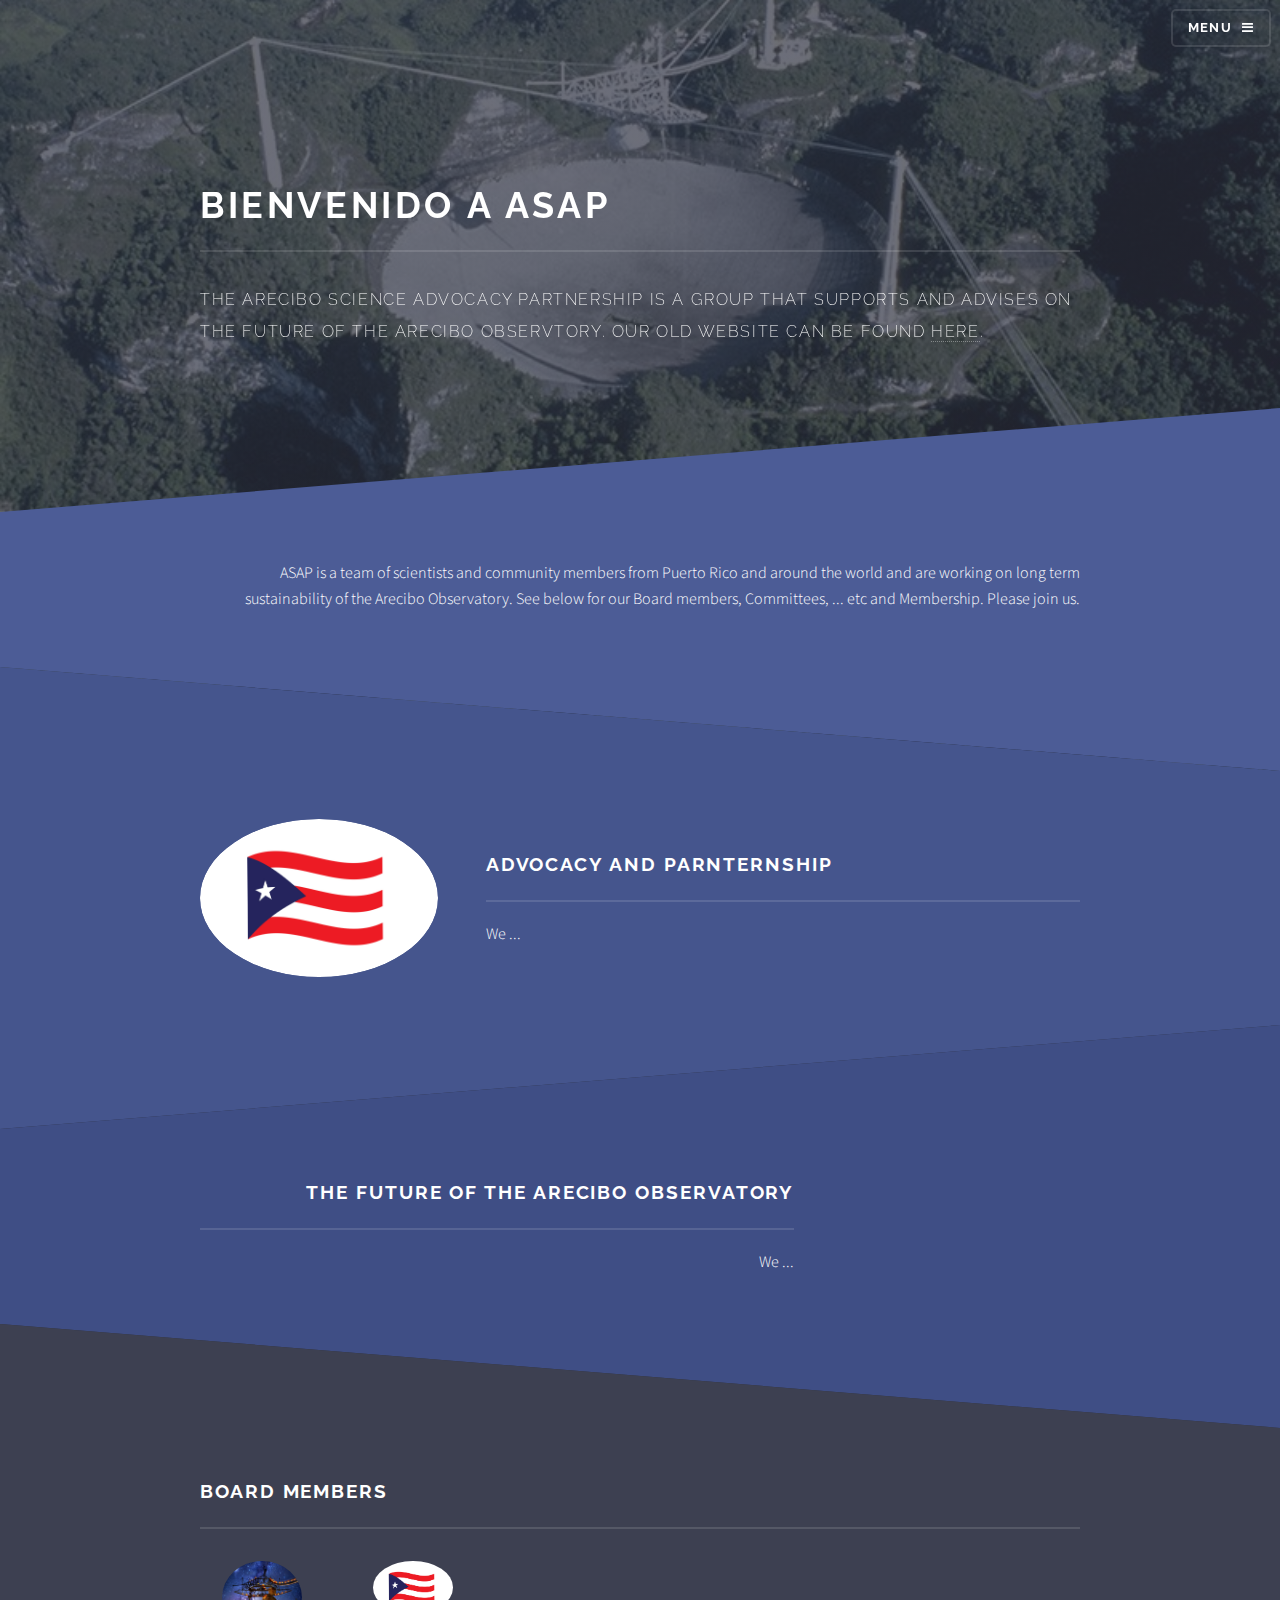
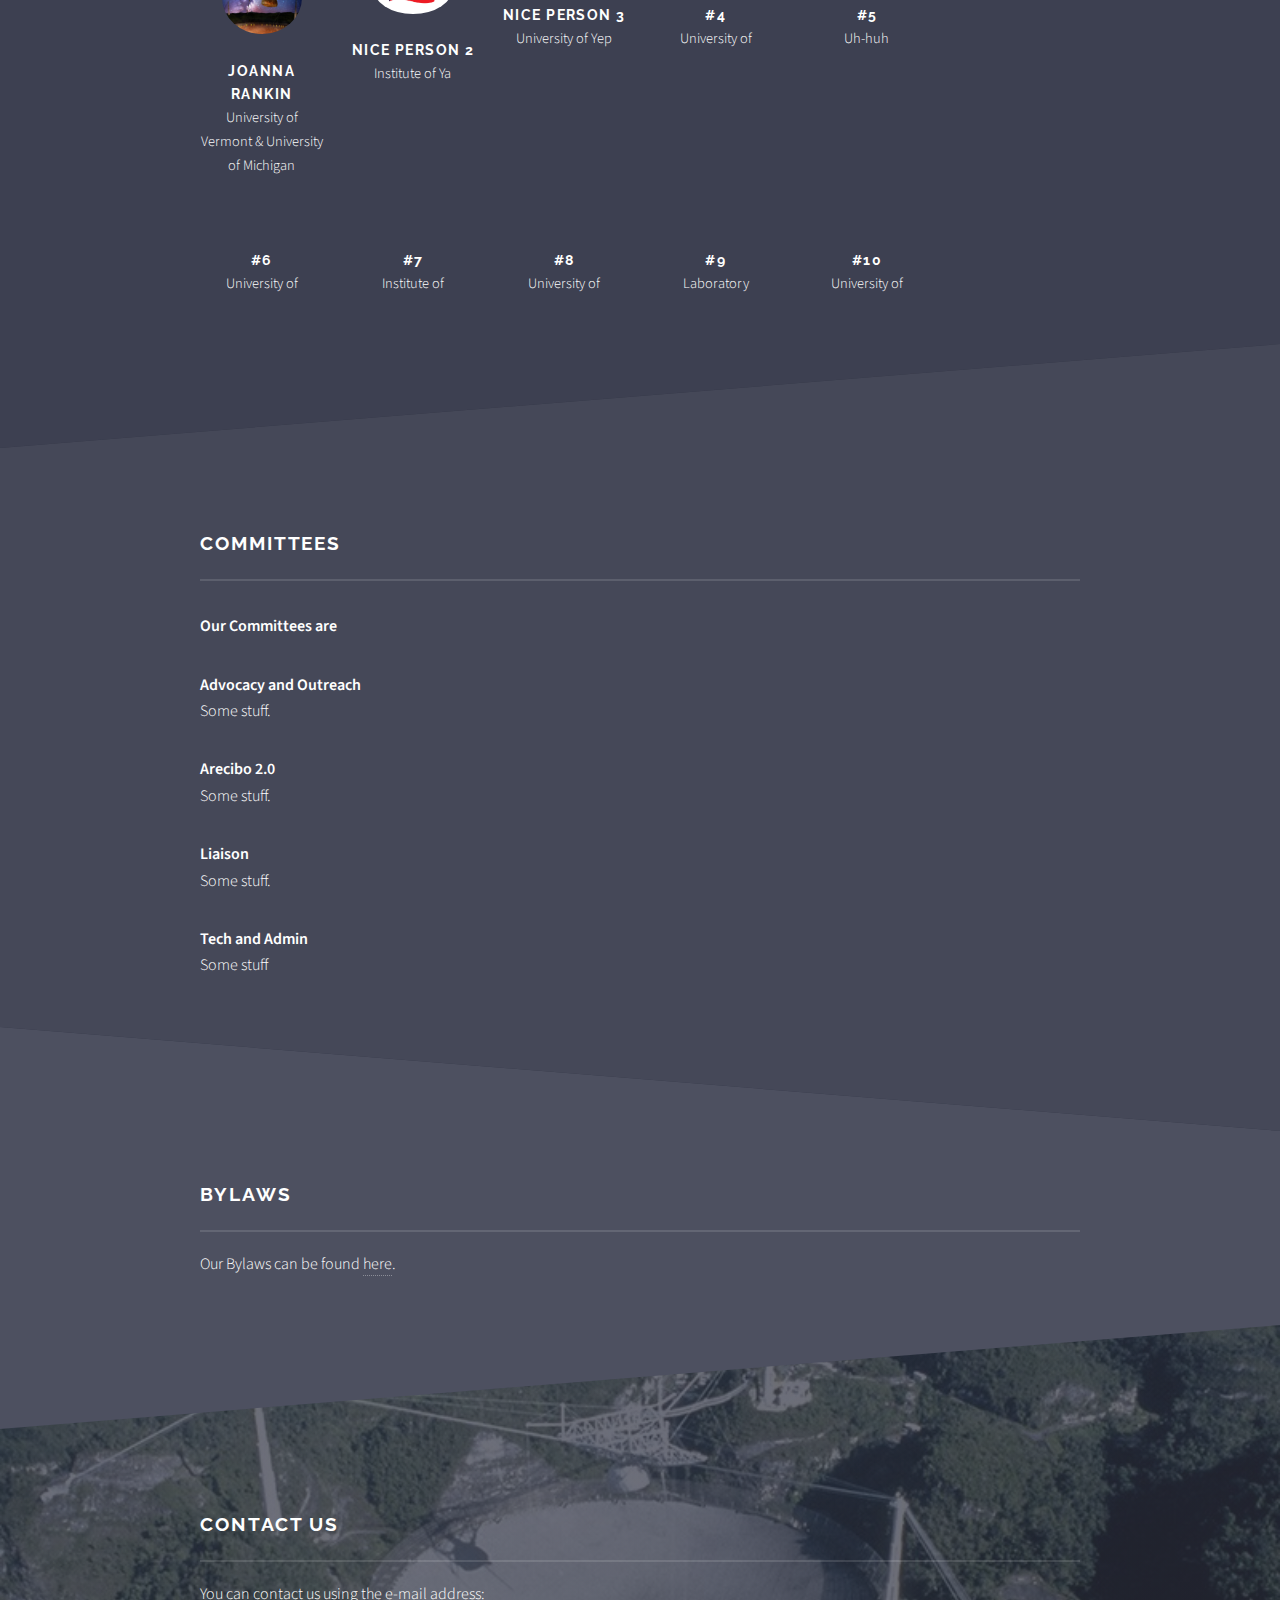
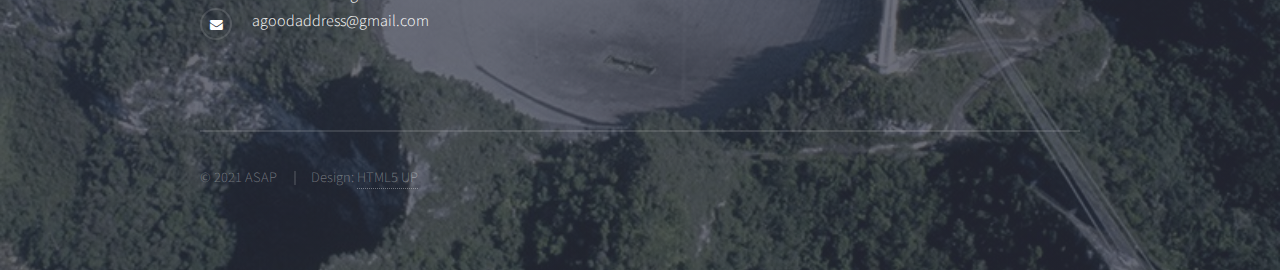
==== commit 6647d358: "Add files via upload" ====
--- a/index.html
+++ b/index.html
@@ -79,7 +79,7 @@
                                                                 <div class="inner">
                                                                         <div class="content">
 <p>
-  “ASAP is a team of scientists and community members from Puerto Rico and around the world and are working toward the future of the AO. See below for our Board members, Committees, ... etc and Membership. Please join us.
+  ASAP is a team of scientists and community members from Puerto Rico and around the world and are working on long term sustainability of the Arecibo Observatory. See below for our Board members, Committees, ... etc and Membership. Please join us.
 
                                                                                                                                         <h2>
 </p></h2>
@@ -93,7 +93,7 @@
 									<div class="content">			
 							<h2 class="major">Advocacy and Parnternship</h2>
 								<p>
-  We....
+  We ...
 
                                                                 </p>
 									</div>
@@ -102,7 +102,7 @@
 
 							<section class="wrapper spotlight style3">
 								<div class="inner">
-									<span class="image"><img src="images/AOnight.png" alt="" /></span>
+									<span class="image"><img src="images/areciboart.jpeg" alt="" /></span>
 									<div class="content">
 										<h2 class="major">The Future of the Arecibo Observatory </h2>
                                 <p>
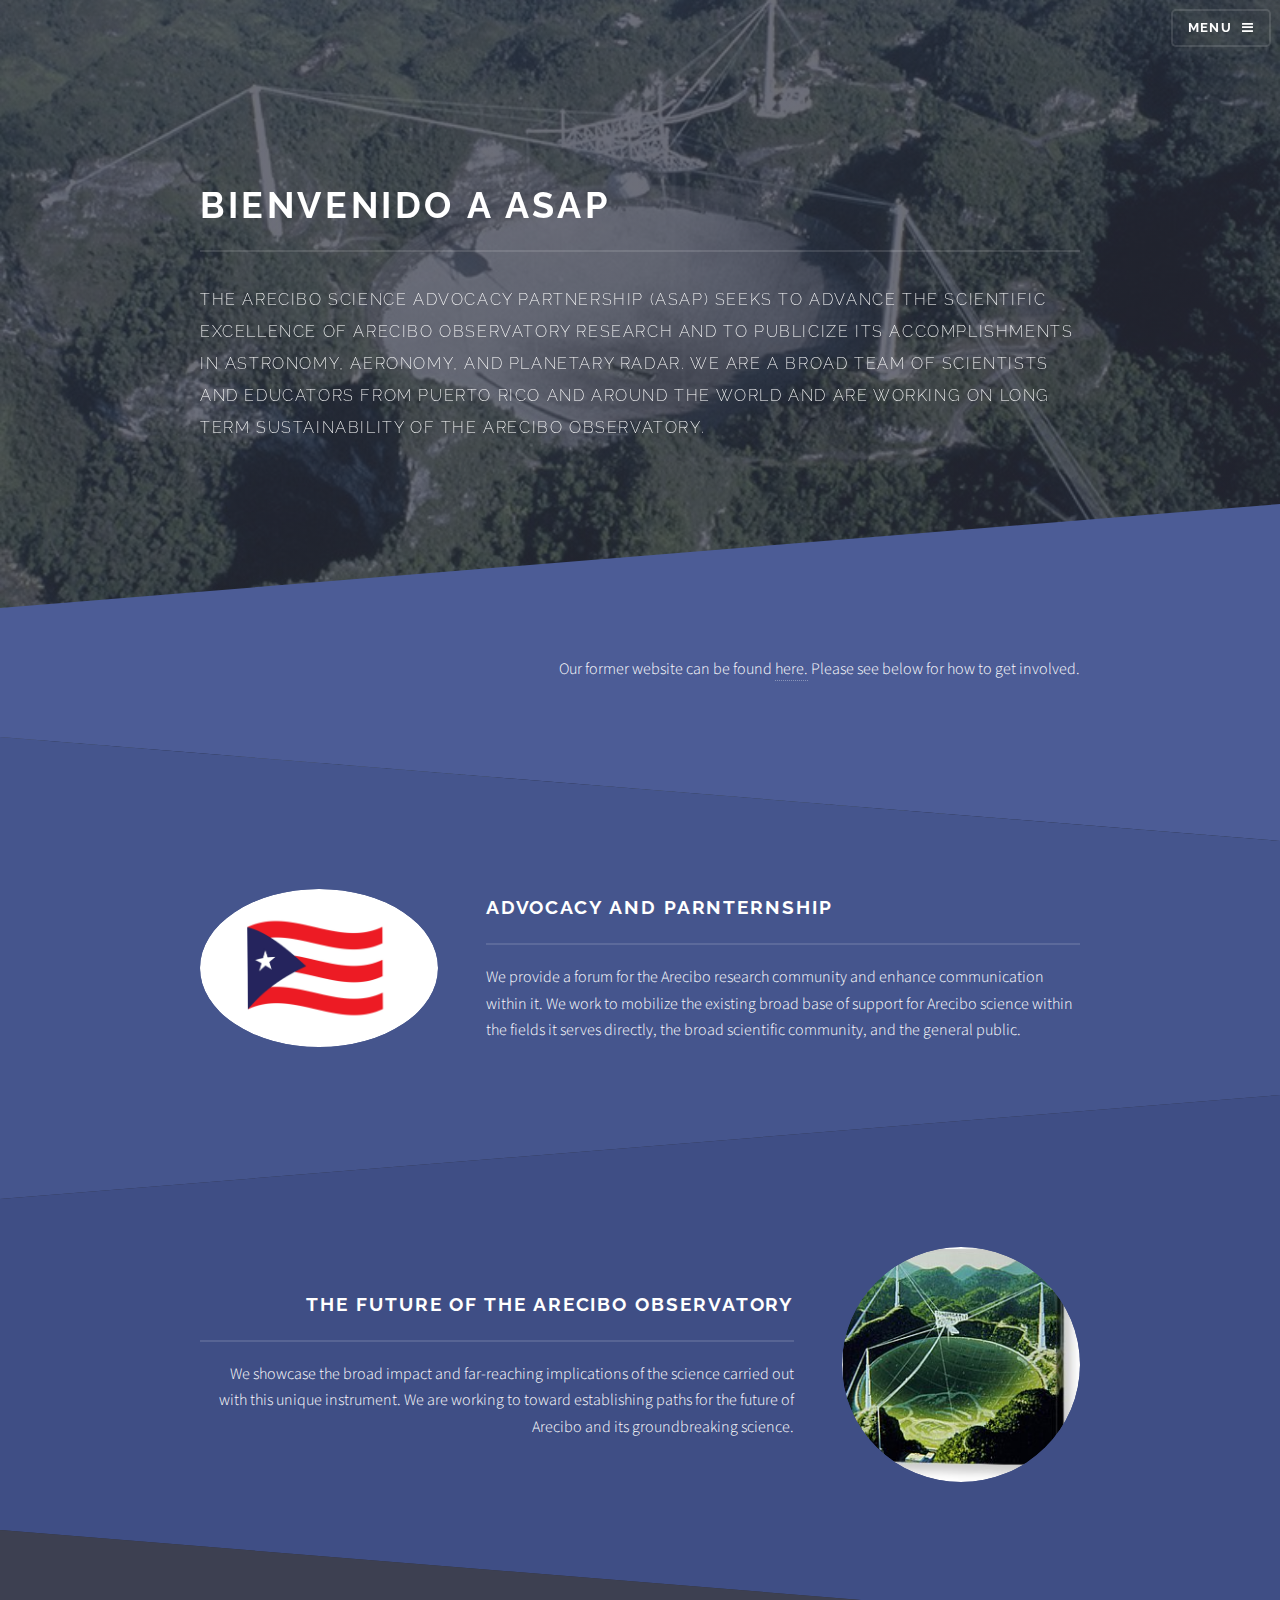
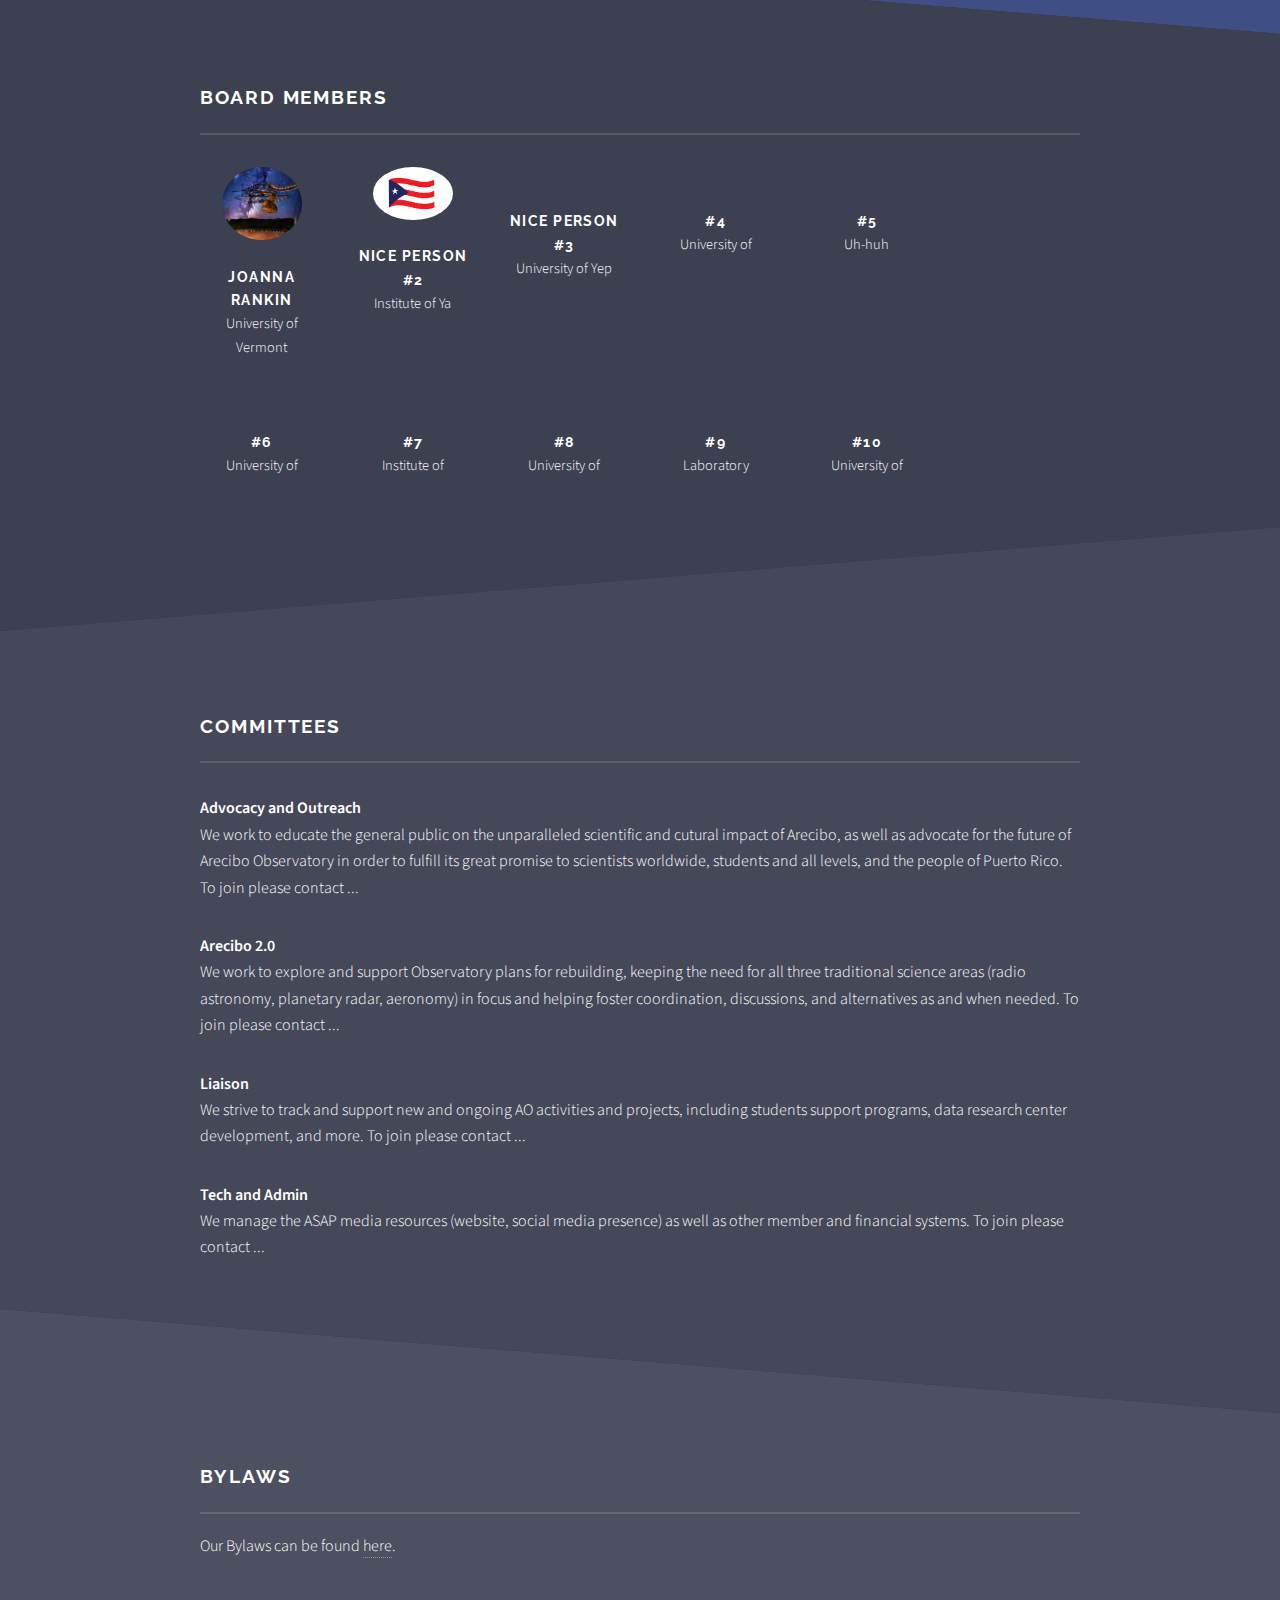
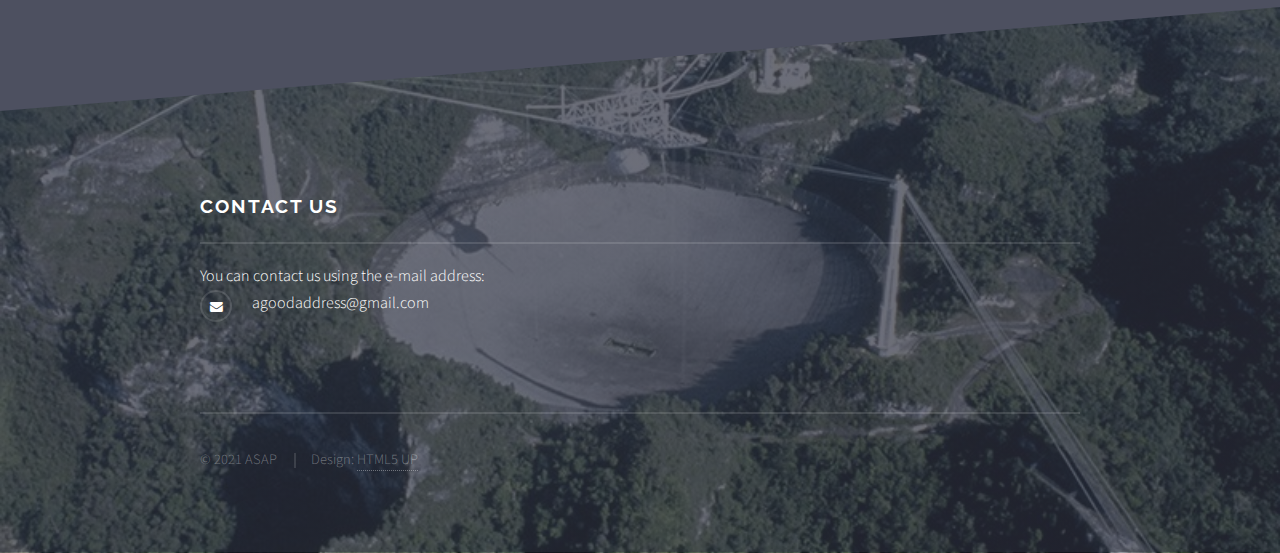
==== commit e0a4d2d7: "Add files via upload" ====
--- a/index.html
+++ b/index.html
@@ -67,7 +67,7 @@
 
 								    <div>
 <div>
-<p> The Arecibo Science Advocacy Partnership is a group that supports and advises on the future of the Arecibo Observtory. Our old website can be found <a href="http://www.areciboscience.org/" target="_blank">here</a>.
+    <p> The Arecibo Science Advocacy Partnership (ASAP) seeks to advance the scientific excellence of Arecibo Observatory research and to publicize its accomplishments in astronomy, aeronomy, and planetary radar. We are a broad team of scientists and educators from Puerto Rico and around the world and are working on long term sustainability of the Arecibo Observatory.
 </div>
 						</div>
 					</section>
@@ -78,8 +78,7 @@
                                                         <section id="one" class="wrapper spotlight style1">
                                                                 <div class="inner">
                                                                         <div class="content">
-<p>
-  ASAP is a team of scientists and community members from Puerto Rico and around the world and are working on long term sustainability of the Arecibo Observatory. See below for our Board members, Committees, ... etc and Membership. Please join us.
+<p>  Our former website can be found <a href="http://www.areciboscience.org/" target="_blank">here.</a> Please see below for how to get involved.
 
                                                                                                                                         <h2>
 </p></h2>
@@ -93,7 +92,7 @@
 									<div class="content">			
 							<h2 class="major">Advocacy and Parnternship</h2>
 								<p>
-  We ...
+  We provide a forum for the Arecibo research community and enhance communication within it. We work to mobilize the existing broad base of support for Arecibo science within the fields it serves directly, the broad scientific community, and the general public.
 
                                                                 </p>
 									</div>
@@ -107,7 +106,7 @@
 										<h2 class="major">The Future of the Arecibo Observatory </h2>
                                 <p>
 
-    We ...
+    We showcase the broad impact and far-reaching implications of the science carried out with this unique instrument. We are working to toward establishing paths for the future of Arecibo and its groundbreaking science.
 
 				</p>
 
@@ -126,16 +125,16 @@
                                                                             <div class="2u 3u(medium) 4u(small)">
                                                                                 <span class="image"><img src="images/AOnight.png" alt></span>
                                                                                 <h3>Joanna Rankin</h3>
-                                                                            	<p>University of Vermont &#38; University of Michigan</p>
+                                                                            	<p>University of Vermont  </p>
 										</div>
                                                                             <div class="2u 3u(medium) 4u(small)">
                                                                                 <span class="image"><img src="images/PRflag.jpeg" alt></span>
-                                                                                <h3>Nice Person 2</h3>
+                                                                                <h3>Nice Person #2</h3>
                                                                                 <p>Institute of Ya</p>
                                                                                 </div>
                                                                             <div class="2u 3u(medium) 4u(small)">
                                                                                 <span class="image"><img src="images/Chiara.jpg" alt></span>
-                                                                                <h3>Nice Person 3</h3>
+                                                                                <h3>Nice Person #3</h3>
                                                                                 <p>University of Yep</p>
                                                                                 </div>
                                                                             <div class="2u 3u(medium) 4u(small)">
@@ -194,26 +193,24 @@
 							<section id="three" class="wrapper style4">
 						<div class="inner">
 							<p><h2 class="major" id="FAQ">Committees</h2></p>
-                                                
-<p>
-<b>Our Committees are</b>
-</p>
+                            
 
 <p>
 <b>Advocacy and Outreach</b><br>
-Some stuff.
+We work to educate the general public on the unparalleled scientific and cutural impact of Arecibo, as well as advocate for the future of Arecibo Observatory in order to fulfill its great promise to scientists worldwide, students and all levels, and the people of Puerto Rico.  To join please contact ...
 </p>
 <p>
 <b>Arecibo 2.0</b><br>
-Some stuff.
+We work to explore and support Observatory plans for rebuilding, keeping the need for all three traditional science areas (radio astronomy, planetary radar, aeronomy) in focus and helping foster coordination, discussions, and alternatives as and when needed. To join please contact ...
 </p>
 <p>
 <b>Liaison</b><br>
-Some stuff.
+We strive to track and support new and ongoing AO activities and projects, including students support programs, data research center development, and more. To join please contact ...
 </p>
 <p>
 <b>Tech and Admin</b><br>
-Some stuff
+We manage the ASAP
+media resources (website, social media presence) as well as other member and financial systems. To join please contact ...
 </p>
 <p>
 
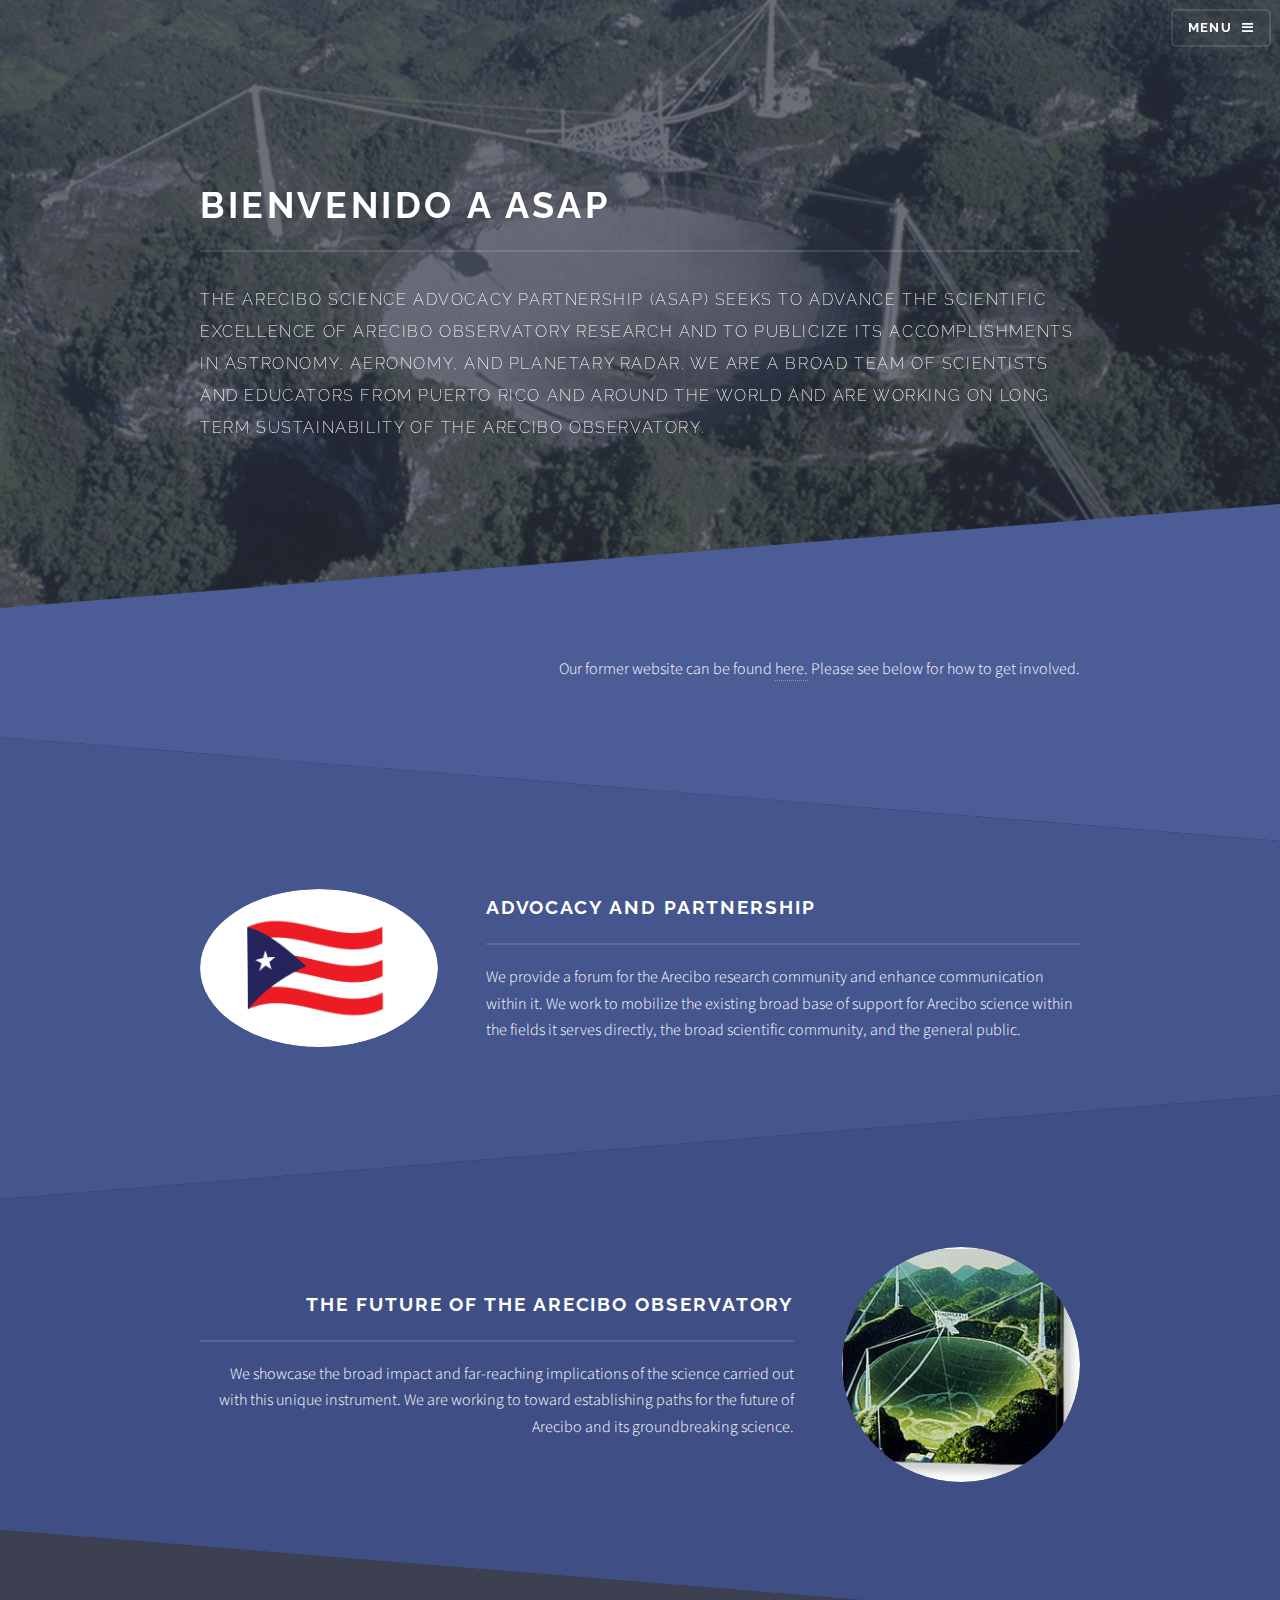
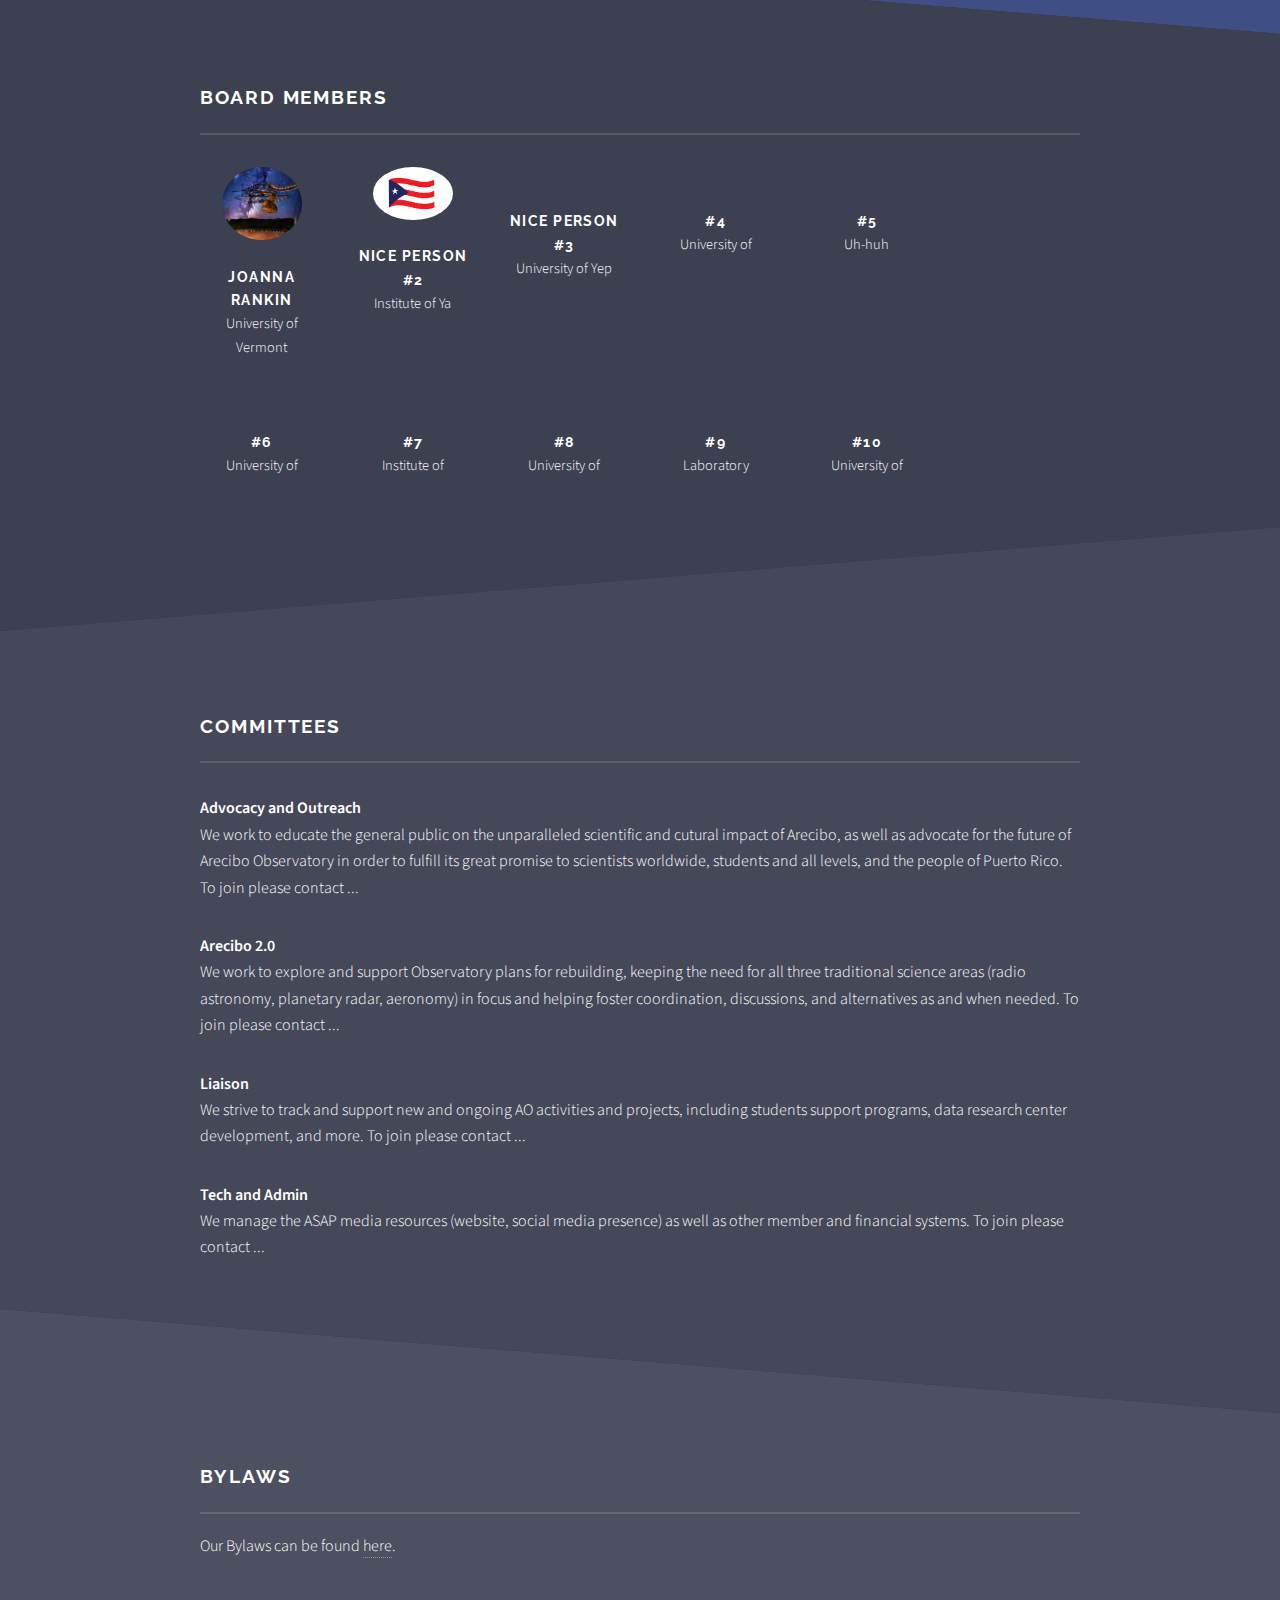
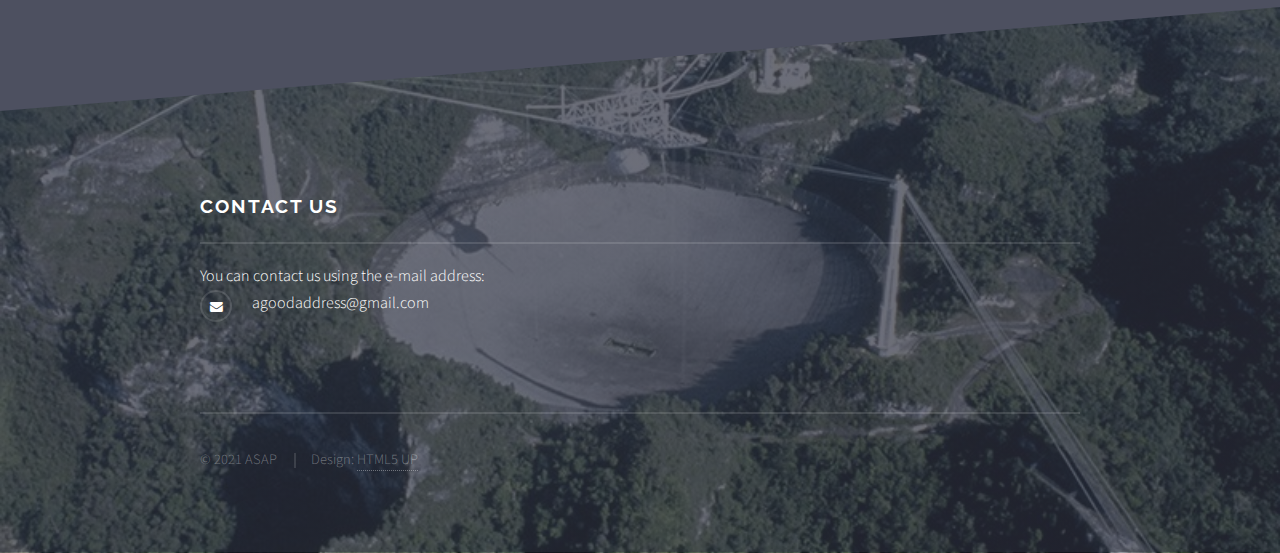
==== commit d681b1a3: "Add files via upload" ====
--- a/index.html
+++ b/index.html
@@ -90,7 +90,7 @@
 								<div class="inner">
 									<span class="image"><img src="images/PRflag.jpeg" alt="" /></span>
 									<div class="content">			
-							<h2 class="major">Advocacy and Parnternship</h2>
+							<h2 class="major">Advocacy and Partnership</h2>
 								<p>
   We provide a forum for the Arecibo research community and enhance communication within it. We work to mobilize the existing broad base of support for Arecibo science within the fields it serves directly, the broad scientific community, and the general public.
 
